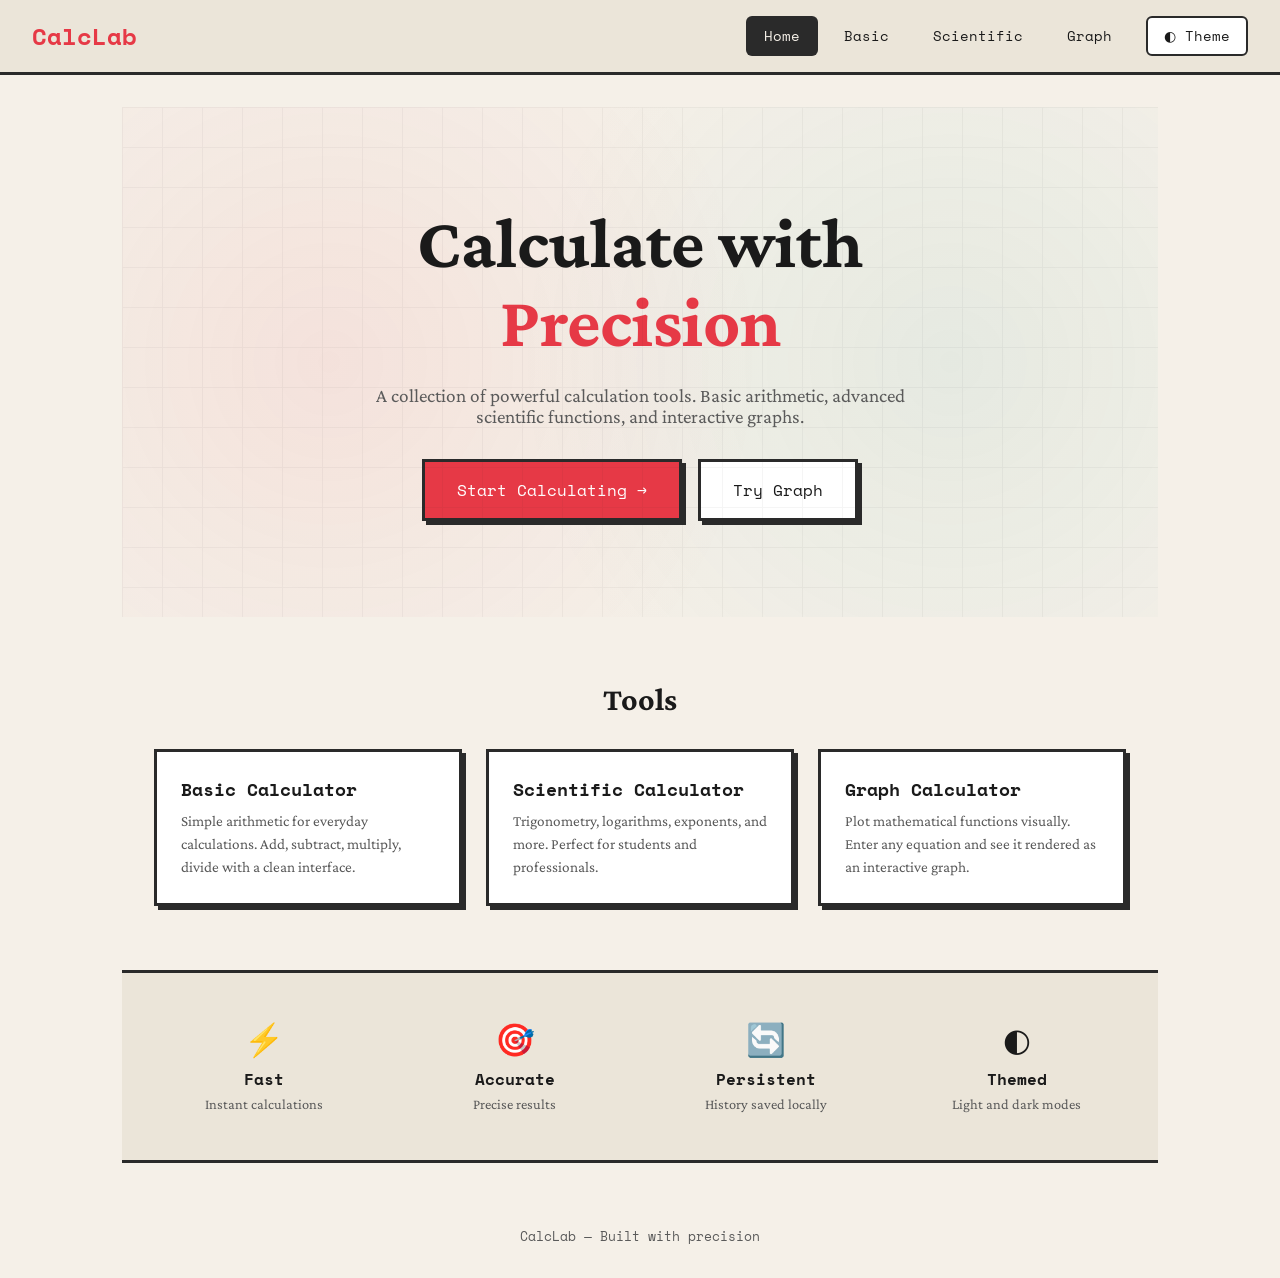
==== index.html @ 76d39829 "fix: graph function and calculator layout" ====
<!DOCTYPE html>
<html lang="en">
<head>
  <meta charset="UTF-8">
  <meta name="viewport" content="width=device-width, initial-scale=1.0">
  <title>CalcLab - Calculators & Tools</title>
  <link rel="preconnect" href="https://fonts.googleapis.com">
  <link rel="preconnect" href="https://fonts.gstatic.com" crossorigin>
  <link href="https://fonts.googleapis.com/css2?family=Space+Mono:wght@400;700&family=Crimson+Pro:wght@400;600;700&display=swap" rel="stylesheet">
  <style>
    :root {
      --bg: #f5f0e8;
      --bg-secondary: #ebe5d9;
      --text: #1a1a1a;
      --text-muted: #5a5a5a;
      --accent: #e63946;
      --accent-secondary: #2a9d8f;
      --border: #2a2a2a;
      --card-bg: #ffffff;
      --shadow: 4px 4px 0 #2a2a2a;
      --shadow-hover: 2px 2px 0 #2a2a2a;
      --mono: 'Space Mono', monospace;
      --serif: 'Crimson Pro', serif;
    }

    [data-theme="dark"] {
      --bg: #1a1a1a;
      --bg-secondary: #252525;
      --text: #f5f0e8;
      --text-muted: #a0a0a0;
      --card-bg: #2a2a2a;
      --shadow: 4px 4px 0 #f5f0e8;
      --shadow-hover: 2px 2px 0 #f5f0e8;
    }

    * { margin: 0; padding: 0; box-sizing: border-box; }

    body {
      background: var(--bg);
      color: var(--text);
      font-family: var(--serif);
      min-height: 100vh;
      transition: background 0.3s, color 0.3s;
    }

    /* Header */
    header {
      background: var(--bg-secondary);
      border-bottom: 3px solid var(--border);
      padding: 1rem 2rem;
      display: flex;
      justify-content: space-between;
      align-items: center;
      position: sticky;
      top: 0;
      z-index: 100;
    }

    .logo {
      font-family: var(--mono);
      font-size: 1.5rem;
      font-weight: 700;
      color: var(--accent);
      text-decoration: none;
    }

    nav {
      display: flex;
      align-items: center;
      gap: 0.5rem;
    }

    nav button {
      font-family: var(--mono);
      font-size: 0.85rem;
      color: var(--text);
      background: transparent;
      border: 2px solid transparent;
      padding: 0.5rem 1rem;
      cursor: pointer;
      border-radius: 6px;
      transition: all 0.2s;
    }

    nav button:hover {
      background: var(--bg);
      border-color: var(--border);
    }

    nav button.active {
      background: var(--border);
      color: var(--bg);
    }

    .theme-btn {
      background: var(--card-bg) !important;
      border: 2px solid var(--border) !important;
      margin-left: 0.5rem;
    }

    /* Hero Section */
    .hero {
      padding: 6rem 2rem;
      text-align: center;
      background: 
        radial-gradient(circle at 20% 50%, rgba(230, 57, 70, 0.08) 0%, transparent 50%),
        radial-gradient(circle at 80% 50%, rgba(42, 157, 143, 0.08) 0%, transparent 50%),
        var(--bg);
      position: relative;
    }

    .hero::before {
      content: '';
      position: absolute;
      inset: 0;
      background-image: linear-gradient(var(--border) 1px, transparent 1px), linear-gradient(90deg, var(--border) 1px, transparent 1px);
      background-size: 40px 40px;
      opacity: 0.04;
      pointer-events: none;
    }

    .hero h1 {
      font-size: clamp(2.5rem, 8vw, 4.5rem);
      font-weight: 700;
      line-height: 1.1;
      margin-bottom: 1.5rem;
    }

    .hero h1 span { color: var(--accent); }

    .hero p {
      font-size: 1.2rem;
      color: var(--text-muted);
      max-width: 550px;
      margin: 0 auto 2rem;
    }

    .cta {
      display: inline-flex;
      gap: 1rem;
      flex-wrap: wrap;
      justify-content: center;
    }

    .cta button {
      font-family: var(--mono);
      font-size: 1rem;
      padding: 1rem 2rem;
      background: var(--accent);
      color: #fff;
      border: 3px solid var(--border);
      box-shadow: var(--shadow);
      cursor: pointer;
      transition: all 0.2s;
    }

    .cta button:hover {
      transform: translate(2px, 2px);
      box-shadow: var(--shadow-hover);
    }

    .cta button.secondary {
      background: var(--card-bg);
      color: var(--text);
    }

    /* Tools Grid */
    .tools {
      padding: 4rem 2rem;
      max-width: 1100px;
      margin: 0 auto;
    }

    .tools h2 {
      font-size: 2rem;
      margin-bottom: 2rem;
      text-align: center;
    }

    .tools-grid {
      display: grid;
      grid-template-columns: repeat(auto-fit, minmax(280px, 1fr));
      gap: 1.5rem;
    }

    .tool-card {
      background: var(--card-bg);
      border: 3px solid var(--border);
      padding: 1.5rem;
      box-shadow: var(--shadow);
      transition: all 0.2s;
      cursor: pointer;
    }

    .tool-card:hover {
      transform: translate(4px, 4px);
      box-shadow: var(--shadow-hover);
    }

    .tool-card h3 {
      font-family: var(--mono);
      font-size: 1.1rem;
      margin-bottom: 0.5rem;
    }

    .tool-card p {
      color: var(--text-muted);
      font-size: 0.95rem;
      line-height: 1.5;
    }

    /* Features */
    .features {
      padding: 3rem 2rem;
      background: var(--bg-secondary);
      border-top: 3px solid var(--border);
      border-bottom: 3px solid var(--border);
    }

    .features-grid {
      max-width: 1000px;
      margin: 0 auto;
      display: grid;
      grid-template-columns: repeat(auto-fit, minmax(200px, 1fr));
      gap: 2rem;
      text-align: center;
    }

    .feature-icon {
      font-size: 2rem;
      margin-bottom: 0.5rem;
    }

    .feature h4 {
      font-family: var(--mono);
      margin-bottom: 0.3rem;
    }

    .feature p {
      color: var(--text-muted);
      font-size: 0.9rem;
    }

    /* Footer */
    footer {
      padding: 2rem;
      text-align: center;
      font-family: var(--mono);
      font-size: 0.8rem;
      color: var(--text-muted);
    }

    /* Pages */
    .page {
      display: none;
      padding: 2rem;
      max-width: 1100px;
      margin: 0 auto;
    }

    .page.active { display: block; }

    .page-header {
      text-align: center;
      margin-bottom: 2rem;
    }

    .page-header h1 {
      font-size: 2rem;
      margin-bottom: 0.3rem;
    }

    .page-header p { color: var(--text-muted); }

    .page-header .mode-toggle {
      display: inline-block;
      background: var(--card-bg);
      border: 2px solid var(--border);
      border-radius: 8px;
      padding: 0.3rem;
      margin-top: 1rem;
    }

    .mode-toggle button {
      font-family: var(--mono);
      font-size: 0.8rem;
      padding: 0.4rem 0.8rem;
      background: transparent;
      border: none;
      cursor: pointer;
      border-radius: 4px;
      color: var(--text-muted);
    }

    .mode-toggle button.active {
      background: var(--border);
      color: var(--bg);
    }

    /* Calculator Container */
    .calculator-container {
      display: flex;
      gap: 1.5rem;
      justify-content: center;
      flex-wrap: wrap;
    }

    .calc-wrapper {
      background: var(--card-bg);
      border: 3px solid var(--border);
      border-radius: 12px;
      padding: 1rem;
      box-shadow: var(--shadow);
    }

    .calc-display {
      background: var(--bg-secondary);
      border: 2px solid var(--border);
      border-radius: 8px;
      padding: 1rem;
      margin-bottom: 1rem;
      text-align: right;
      min-width: 260px;
    }

    .calc-display .expression {
      font-family: var(--mono);
      font-size: 0.8rem;
      color: var(--text-muted);
      min-height: 1.1em;
      word-break: break-all;
    }

    .calc-display .result {
      font-family: var(--mono);
      font-size: 1.8rem;
      font-weight: 700;
      word-break: break-all;
    }

    .calc-buttons.scientific {
      grid-template-columns: repeat(5, 1fr);
      max-width: 320px;
    }

    .calc-buttons {
      display: grid;
      grid-template-columns: repeat(4, 1fr);
      gap: 0.4rem;
      max-width: 320px;
    }

    .calc-btn {
      font-family: var(--mono);
      font-size: 1rem;
      padding: 0.8rem 0.5rem;
      background: var(--bg);
      border: 2px solid var(--border);
      border-radius: 6px;
      cursor: pointer;
      transition: all 0.1s;
    }

    .calc-btn:hover { background: var(--bg-secondary); }
    .calc-btn:active { transform: scale(0.95); }

    .calc-btn.operator { background: var(--text); color: var(--bg); }
    .calc-btn.equals { background: var(--accent-secondary); color: #fff; }
    .calc-btn.clear { background: var(--accent); color: #fff; }
    .calc-btn.func { 
      background: rgba(230, 57, 70, 0.1); 
      color: var(--accent);
      font-size: 0.85rem;
    }

    /* History */
    .history-panel {
      background: var(--card-bg);
      border: 3px solid var(--border);
      border-radius: 12px;
      padding: 1rem;
      width: 240px;
      max-height: 400px;
      overflow-y: auto;
    }

    .history-panel h3 {
      font-family: var(--mono);
      font-size: 0.9rem;
      margin-bottom: 0.75rem;
      padding-bottom: 0.5rem;
      border-bottom: 2px solid var(--border);
      display: flex;
      justify-content: space-between;
      align-items: center;
    }

    .history-panel h3 button {
      font-size: 0.7rem;
      background: none;
      border: none;
      color: var(--text-muted);
      cursor: pointer;
    }

    .history-panel h3 button:hover { color: var(--accent); }

    .history-item {
      padding: 0.5rem;
      border: 2px solid var(--border);
      border-radius: 4px;
      margin-bottom: 0.4rem;
      cursor: pointer;
      background: var(--bg);
    }

    .history-item:hover { background: var(--bg-secondary); }

    .history-item .expr {
      font-family: var(--mono);
      font-size: 0.7rem;
      color: var(--text-muted);
    }

    .history-item .result {
      font-family: var(--mono);
      font-size: 0.95rem;
      font-weight: 700;
    }

    /* Graph */
    .graph-container {
      background: var(--card-bg);
      border: 3px solid var(--border);
      border-radius: 12px;
      padding: 1rem;
      box-shadow: var(--shadow);
    }

    .graph-input {
      display: flex;
      gap: 0.5rem;
      margin-bottom: 1rem;
      flex-wrap: wrap;
    }

    .graph-input input {
      font-family: var(--mono);
      font-size: 0.95rem;
      padding: 0.6rem 0.8rem;
      border: 2px solid var(--border);
      border-radius: 6px;
      flex: 1;
      min-width: 200px;
      background: var(--bg);
      color: var(--text);
    }

    .graph-input button {
      font-family: var(--mono);
      font-size: 0.9rem;
      padding: 0.6rem 1.2rem;
      background: var(--accent);
      color: #fff;
      border: 2px solid var(--border);
      border-radius: 6px;
      cursor: pointer;
    }

#graphCanvas {
      border: 2px solid var(--border);
      border-radius: 8px;
      background: var(--bg-secondary);
      width: 100%;
      max-width: 600px;
      height: 350px;
      display: block;
    }

    /* Graph */
    .graph-container {
      background: var(--card-bg);
      border: 3px solid var(--border);
      border-radius: 12px;
      padding: 1rem;
      box-shadow: var(--shadow);
      max-width: 640px;
    }

    .graph-examples {
      margin-top: 1rem;
      display: flex;
      gap: 0.5rem;
      flex-wrap: wrap;
    }

    .graph-examples span {
      font-size: 0.8rem;
      color: var(--text-muted);
    }

    .graph-examples button {
      font-family: var(--mono);
      font-size: 0.75rem;
      padding: 0.3rem 0.6rem;
      background: var(--bg);
      border: 1px solid var(--border);
      border-radius: 4px;
      cursor: pointer;
      color: var(--text);
    }

    @media (max-width: 768px) {
      header {
        flex-direction: column;
        gap: 1rem;
        padding: 1rem;
      }
      nav { flex-wrap: wrap; justify-content: center; }
      .hero { padding: 3rem 1rem; }
      .calc-display { min-width: 100%; }
      .history-panel { width: 100%; }
    }
  </style>
</head>
<body>
  <header>
    <a href="#" class="logo" onclick="showPage('home')">CalcLab</a>
    <nav>
      <button class="active" onclick="showPage('home')">Home</button>
      <button onclick="showPage('basic')">Basic</button>
      <button onclick="showPage('scientific')">Scientific</button>
      <button onclick="showPage('graph')">Graph</button>
      <button class="theme-btn" onclick="toggleTheme()">◐ Theme</button>
    </nav>
  </header>

  <!-- Home -->
  <div id="home" class="page active">
    <section class="hero">
      <h1>Calculate with<br><span>Precision</span></h1>
      <p>A collection of powerful calculation tools. Basic arithmetic, advanced scientific functions, and interactive graphs.</p>
      <div class="cta">
        <button onclick="showPage('basic')">Start Calculating →</button>
        <button class="secondary" onclick="showPage('graph')">Try Graph</button>
      </div>
    </section>

    <section class="tools">
      <h2>Tools</h2>
      <div class="tools-grid">
        <div class="tool-card" onclick="showPage('basic')">
          <h3>Basic Calculator</h3>
          <p>Simple arithmetic for everyday calculations. Add, subtract, multiply, divide with a clean interface.</p>
        </div>
        <div class="tool-card" onclick="showPage('scientific')">
          <h3>Scientific Calculator</h3>
          <p>Trigonometry, logarithms, exponents, and more. Perfect for students and professionals.</p>
        </div>
        <div class="tool-card" onclick="showPage('graph')">
          <h3>Graph Calculator</h3>
          <p>Plot mathematical functions visually. Enter any equation and see it rendered as an interactive graph.</p>
        </div>
      </div>
    </section>

    <section class="features">
      <div class="features-grid">
        <div class="feature">
          <div class="feature-icon">⚡</div>
          <h4>Fast</h4>
          <p>Instant calculations</p>
        </div>
        <div class="feature">
          <div class="feature-icon">🎯</div>
          <h4>Accurate</h4>
          <p>Precise results</p>
        </div>
        <div class="feature">
          <div class="feature-icon">🔄</div>
          <h4>Persistent</h4>
          <p>History saved locally</p>
        </div>
        <div class="feature">
          <div class="feature-icon">◐</div>
          <h4>Themed</h4>
          <p>Light and dark modes</p>
        </div>
      </div>
    </section>
  </div>

  <!-- Basic Calculator -->
  <div id="basic" class="page">
    <div class="page-header">
      <h1>Basic Calculator</h1>
      <p>Simple arithmetic operations</p>
    </div>
    <div class="calculator-container">
      <div class="calc-wrapper">
        <div class="calc-display">
          <div class="expression" id="basicExpr"></div>
          <div class="result" id="basicResult">0</div>
        </div>
        <div class="calc-buttons">
          <button class="calc-btn clear" onclick="basicCalc.clear()">C</button>
          <button class="calc-btn" onclick="basicCalc.backspace()">⌫</button>
          <button class="calc-btn" onclick="basicCalc.operator('%')">%</button>
          <button class="calc-btn operator" onclick="basicCalc.operator('/')">÷</button>
          <button class="calc-btn" onclick="basicCalc.number('7')">7</button>
          <button class="calc-btn" onclick="basicCalc.number('8')">8</button>
          <button class="calc-btn" onclick="basicCalc.number('9')">9</button>
          <button class="calc-btn operator" onclick="basicCalc.operator('*')">×</button>
          <button class="calc-btn" onclick="basicCalc.number('4')">4</button>
          <button class="calc-btn" onclick="basicCalc.number('5')">5</button>
          <button class="calc-btn" onclick="basicCalc.number('6')">6</button>
          <button class="calc-btn operator" onclick="basicCalc.operator('-')">−</button>
          <button class="calc-btn" onclick="basicCalc.number('1')">1</button>
          <button class="calc-btn" onclick="basicCalc.number('2')">2</button>
          <button class="calc-btn" onclick="basicCalc.number('3')">3</button>
          <button class="calc-btn operator" onclick="basicCalc.operator('+')">+</button>
          <button class="calc-btn" onclick="basicCalc.number('0')">0</button>
          <button class="calc-btn" onclick="basicCalc.decimal()">.</button>
          <button class="calc-btn" onclick="basicCalc.toggleSign()">±</button>
          <button class="calc-btn equals" onclick="basicCalc.equals()">=</button>
        </div>
      </div>
      <div class="history-panel">
        <h3>History <button onclick="basicCalc.clearHistory()">Clear</button></h3>
        <div id="basicHistory"></div>
      </div>
    </div>
  </div>

  <!-- Scientific Calculator -->
  <div id="scientific" class="page">
    <div class="page-header">
      <h1>Scientific Calculator</h1>
      <p>Advanced mathematical functions</p>
      <div class="mode-toggle">
        <button class="active" id="radBtn" onclick="sciCalc.setAngle('RAD')">RAD</button>
        <button id="degBtn" onclick="sciCalc.setAngle('DEG')">DEG</button>
      </div>
    </div>
    <div class="calculator-container">
      <div class="calc-wrapper">
        <div class="calc-display">
          <div class="expression" id="sciExpr"></div>
          <div class="result" id="sciResult">0</div>
        </div>
        <div class="calc-buttons scientific">
          <button class="calc-btn clear" onclick="sciCalc.clear()">C</button>
          <button class="calc-btn" onclick="sciCalc.backspace()">⌫</button>
          <button class="calc-btn func" onclick="sciCalc.input('(')">(</button>
          <button class="calc-btn func" onclick="sciCalc.input(')')">)</button>
          <button class="calc-btn operator" onclick="sciCalc.operator('/')">÷</button>
          
          <button class="calc-btn func" onclick="sciCalc.func('sin')">sin</button>
          <button class="calc-btn func" onclick="sciCalc.func('cos')">cos</button>
          <button class="calc-btn func" onclick="sciCalc.func('tan')">tan</button>
          <button class="calc-btn func" onclick="sciCalc.func('√')">√</button>
          <button class="calc-btn operator" onclick="sciCalc.operator('*')">×</button>
          
          <button class="calc-btn func" onclick="sciCalc.func('log')">log</button>
          <button class="calc-btn func" onclick="sciCalc.func('ln')">ln</button>
          <button class="calc-btn func" onclick="sciCalc.func('^')">xⁿ</button>
          <button class="calc-btn func" onclick="sciCalc.func('π')">π</button>
          <button class="calc-btn operator" onclick="sciCalc.operator('-')">−</button>
          
          <button class="calc-btn" onclick="sciCalc.number('7')">7</button>
          <button class="calc-btn" onclick="sciCalc.number('8')">8</button>
          <button class="calc-btn" onclick="sciCalc.number('9')">9</button>
          <button class="calc-btn func" onclick="sciCalc.func('e')">e</button>
          <button class="calc-btn operator" onclick="sciCalc.operator('+')">+</button>
          
          <button class="calc-btn" onclick="sciCalc.number('4')">4</button>
          <button class="calc-btn" onclick="sciCalc.number('5')">5</button>
          <button class="calc-btn" onclick="sciCalc.number('6')">6</button>
          <button class="calc-btn func" onclick="sciCalc.func('!')">n!</button>
          <button class="calc-btn equals" onclick="sciCalc.equals()">=</button>
          
          <button class="calc-btn" onclick="sciCalc.number('1')">1</button>
          <button class="calc-btn" onclick="sciCalc.number('2')">2</button>
          <button class="calc-btn" onclick="sciCalc.number('3')">3</button>
          <button class="calc-btn" onclick="sciCalc.number('0')">0</button>
          <button class="calc-btn" onclick="sciCalc.decimal()">.</button>
        </div>
      </div>
      <div class="history-panel">
        <h3>History <button onclick="sciCalc.clearHistory()">Clear</button></h3>
        <div id="sciHistory"></div>
      </div>
    </div>
  </div>

  <!-- Graph Calculator -->
  <div id="graph" class="page">
    <div class="page-header">
      <h1>Graph Calculator</h1>
      <p>Plot mathematical functions</p>
    </div>
    <div class="calculator-container" style="justify-content: center;">
      <div class="graph-container">
        <div class="graph-input">
          <input type="text" id="graphFunction" placeholder="e.g., sin(x), x^2, 2*x+1" value="sin(x)">
          <button onclick="drawGraph()">Plot</button>
        </div>
        <canvas id="graphCanvas" width="700" height="400"></canvas>
        <div class="graph-examples">
          <span>Try:</span>
          <button onclick="setGraph('x*x')">x²</button>
          <button onclick="setGraph('x*x*x')">x³</button>
          <button onclick="setGraph('Math.sin(x)')">sin(x)</button>
          <button onclick="setGraph('Math.cos(x)')">cos(x)</button>
          <button onclick="setGraph('2*x+1')">2x+1</button>
          <button onclick="setGraph('1/x')">1/x</button>
          <button onclick="setGraph('Math.sqrt(x)')">√x</button>
          <button onclick="setGraph('Math.abs(x)')">|x|</button>
        </div>
      </div>
    </div>
  </div>

  <footer>
    <p>CalcLab — Built with precision</p>
  </footer>

  <script>
    // Theme
    function toggleTheme() {
      const html = document.documentElement;
      if (html.getAttribute('data-theme') === 'dark') {
        html.removeAttribute('data-theme');
        localStorage.setItem('theme', 'light');
      } else {
        html.setAttribute('data-theme', 'dark');
        localStorage.setItem('theme', 'dark');
      }
      drawGraph();
    }

    if (localStorage.getItem('theme') === 'dark') {
      document.documentElement.setAttribute('data-theme', 'dark');
    }

    // Navigation
    function showPage(pageId) {
      document.querySelectorAll('.page').forEach(p => p.classList.remove('active'));
      document.querySelectorAll('nav button').forEach(b => b.classList.remove('active'));
      document.getElementById(pageId).classList.add('active');
      
      const btns = document.querySelectorAll('nav button');
      if (pageId === 'home') btns[0].classList.add('active');
      else if (pageId === 'basic') btns[1].classList.add('active');
      else if (pageId === 'scientific') btns[2].classList.add('active');
      else if (pageId === 'graph') {
        btns[3].classList.add('active');
        drawGraph();
      }
      window.scrollTo(0, 0);
    }

    // Basic Calculator
    const basicCalc = {
      current: '0',
      expr: '',
      
      update() {
        document.getElementById('basicResult').textContent = this.current;
        document.getElementById('basicExpr').textContent = this.expr;
      },
      
      number(n) {
        if (this.current === '0' || this.current === 'Error') this.current = n;
        else if (this.current.length < 15) this.current += n;
        this.update();
      },
      
      decimal() {
        if (!this.current.includes('.')) this.current += '.';
        this.update();
      },
      
      operator(op) {
        this.expr += this.current + ' ' + op + ' ';
        this.current = '0';
        this.update();
      },
      
      clear() {
        this.current = '0';
        this.expr = '';
        this.update();
      },
      
      backspace() {
        if (this.current.length === 1 || this.current === 'Error') this.current = '0';
        else this.current = this.current.slice(0, -1);
        this.update();
      },
      
      toggleSign() {
        if (this.current !== '0' && this.current !== 'Error') {
          this.current = this.current.startsWith('-') ? this.current.slice(1) : '-' + this.current;
        }
        this.update();
      },
      
      equals() {
        try {
          const fullExpr = this.expr + this.current;
          const result = Function('"use strict";return (' + fullExpr.replace(/×/g, '*').replace(/÷/g, '/').replace(/−/g, '-') + ')')();
          if (!isFinite(result)) throw new Error();
          this.addHistory(fullExpr, result);
          this.current = String(Math.round(result * 1e10) / 1e10);
          this.expr = '';
        } catch (e) {
          this.current = 'Error';
        }
        this.update();
      },
      
      addHistory(expr, result) {
        const hist = JSON.parse(localStorage.getItem('basicHistory') || '[]');
        hist.unshift({ expr, result: String(result), time: Date.now() });
        if (hist.length > 20) hist.pop();
        localStorage.setItem('basicHistory', JSON.stringify(hist));
        renderHistory('basicHistory', hist);
      },
      
      clearHistory() {
        localStorage.removeItem('basicHistory');
        renderHistory('basicHistory', []);
      }
    };

    // Scientific Calculator
    const sciCalc = {
      current: '0',
      expr: '',
      angle: 'RAD',
      
      update() {
        document.getElementById('sciResult').textContent = this.current;
        document.getElementById('sciExpr').textContent = this.expr;
      },
      
      number(n) {
        if (this.current === '0' || this.current === 'Error') this.current = n;
        else if (this.current.length < 15) this.current += n;
        this.update();
      },
      
      decimal() {
        if (!this.current.includes('.')) this.current += '.';
        this.update();
      },
      
      input(val) {
        if (this.current === '0' || this.current === 'Error') this.current = val;
        else this.current += val;
        this.update();
      },
      
      operator(op) {
        this.expr += this.current + ' ' + op + ' ';
        this.current = '0';
        this.update();
      },
      
      setAngle(mode) {
        this.angle = mode;
        document.getElementById('radBtn').classList.toggle('active', mode === 'RAD');
        document.getElementById('degBtn').classList.toggle('active', mode === 'DEG');
      },
      
      func(f) {
        const val = parseFloat(this.current);
        try {
          let result;
          switch(f) {
            case 'π': result = Math.PI; break;
            case 'e': result = Math.E; break;
            case '√': result = Math.sqrt(Math.abs(val)); break;
            case '^': this.expr += this.current + ' ** '; this.current = ''; this.update(); return;
            case '!': 
              result = val >= 0 && Number.isInteger(val) ? (val > 170 ? 'Overflow' : factorial(val)) : 'Error';
              break;
            case 'log': result = val > 0 ? Math.log10(val) : 'Error'; break;
            case 'ln': result = val > 0 ? Math.log(val) : 'Error'; break;
            case 'sin': result = this.angle === 'DEG' ? Math.sin(val * Math.PI / 180) : Math.sin(val); break;
            case 'cos': result = this.angle === 'DEG' ? Math.cos(val * Math.PI / 180) : Math.cos(val); break;
            case 'tan': result = this.angle === 'DEG' ? Math.tan(val * Math.PI / 180) : Math.tan(val); break;
            default: return;
          }
          this.current = String(result);
        } catch (e) {
          this.current = 'Error';
        }
        this.update();
      },
      
      clear() {
        this.current = '0';
        this.expr = '';
        this.update();
      },
      
      backspace() {
        if (this.current.length === 1 || this.current === 'Error') this.current = '0';
        else this.current = this.current.slice(0, -1);
        this.update();
      },
      
      equals() {
        try {
          let fullExpr = this.expr + this.current;
          fullExpr = fullExpr.replace(/×/g, '*').replace(/÷/g, '/').replace(/−/g, '-')
            .replace(/π/g, Math.PI).replace(/e/g, Math.E);
          
          const result = Function('"use strict";return (' + fullExpr + ')')();
          if (!isFinite(result)) throw new Error();
          
          this.addHistory(this.expr + this.current, result);
          this.current = String(Math.round(result * 1e10) / 1e10);
          this.expr = '';
        } catch (e) {
          this.current = 'Error';
        }
        this.update();
      },
      
      addHistory(expr, result) {
        const hist = JSON.parse(localStorage.getItem('sciHistory') || '[]');
        hist.unshift({ expr, result: String(result), time: Date.now() });
        if (hist.length > 20) hist.pop();
        localStorage.setItem('sciHistory', JSON.stringify(hist));
        renderHistory('sciHistory', hist);
      },
      
      clearHistory() {
        localStorage.removeItem('sciHistory');
        renderHistory('sciHistory', []);
      }
    };

    function factorial(n) {
      if (n === 0 || n === 1) return 1;
      let result = 1;
      for (let i = 2; i <= n; i++) result *= i;
      return result;
    }

    function renderHistory(id, hist) {
      const el = document.getElementById(id);
      if (!el) return;
      if (hist.length === 0) {
        el.innerHTML = '<div style="color: var(--text-muted); font-size: 0.8rem;">No calculations yet</div>';
        return;
      }
      el.innerHTML = hist.slice(0, 10).map(item => `
        <div class="history-item" onclick="recallHistory('${item.result}')">
          <div class="expr">${item.expr}</div>
          <div class="result">= ${item.result}</div>
        </div>
      `).join('');
    }

    function recallHistory(val) {
      basicCalc.current = val;
      sciCalc.current = val;
      basicCalc.update();
      sciCalc.update();
      showPage('basic');
    }

    // Graph
    function setGraph(expr) {
      document.getElementById('graphFunction').value = expr;
      drawGraph();
    }

    function drawGraph() {
      const canvas = document.getElementById('graphCanvas');
      if (!canvas) return;
      const ctx = canvas.getContext('2d');
      const input = document.getElementById('graphFunction');
      if (!input) return;
      const expr = input.value || 'sin(x)';
      
      const isDark = document.documentElement.getAttribute('data-theme') === 'dark';
      const bg = isDark ? '#252525' : '#ebe5d9';
      const fg = isDark ? '#f5f0e8' : '#1a1a1a';
      const accent = '#e63946';
      const gridCol = isDark ? '#3a3a3a' : '#d0cbc0';
      
      canvas.width = 600;
      canvas.height = 350;
      
      ctx.fillStyle = bg;
      ctx.fillRect(0, 0, canvas.width, canvas.height);
      
      const w = canvas.width;
      const h = canvas.height;
      const scale = 30;
      const centerX = w / 2;
      const centerY = h / 2;
      
      ctx.strokeStyle = gridCol;
      ctx.lineWidth = 1;
      for (let x = centerX % scale; x < w; x += scale) { ctx.beginPath(); ctx.moveTo(x, 0); ctx.lineTo(x, h); ctx.stroke(); }
      for (let y = centerY % scale; y < h; y += scale) { ctx.beginPath(); ctx.moveTo(0, y); ctx.lineTo(w, y); ctx.stroke(); }
      
      ctx.strokeStyle = fg;
      ctx.lineWidth = 2;
      ctx.beginPath();
      ctx.moveTo(0, centerY); ctx.lineTo(w, centerY);
      ctx.moveTo(centerX, 0); ctx.lineTo(centerX, h);
      ctx.stroke();
      
      try {
        const safeExpr = expr
          .replace(/sin/g, 'Math.sin')
          .replace(/cos/g, 'Math.cos')
          .replace(/tan/g, 'Math.tan')
          .replace(/sqrt/g, 'Math.sqrt')
          .replace(/log/g, 'Math.log10')
          .replace(/ln/g, 'Math.log')
          .replace(/abs/g, 'Math.abs')
          .replace(/exp/g, 'Math.exp')
          .replace(/pow/g, 'Math.pow')
          .replace(/PI/g, 'Math.PI')
          .replace(/E/g, 'Math.E');
        
        const func = new Function('x', 'return ' + safeExpr);
        
        ctx.strokeStyle = accent;
        ctx.lineWidth = 2;
        ctx.beginPath();
        
        let started = false;
        for (let px = 0; px < w; px++) {
          const x = (px - centerX) / scale;
          let y;
          try { y = func(x); } catch (e) { started = false; continue; }
          
          if (isFinite(y) && Math.abs(y) < 50) {
            const py = centerY - y * scale;
            if (py >= -10 && py <= h + 10) {
              if (!started) { ctx.moveTo(px, py); started = true; }
              else ctx.lineTo(px, py);
            } else { started = false; }
          } else { started = false; }
        }
        ctx.stroke();
      } catch (e) {
        ctx.fillStyle = accent;
        ctx.font = '14px monospace';
        ctx.fillText('Invalid: ' + expr, 10, 25);
      }
    }

    // Init
    renderHistory('basicHistory', JSON.parse(localStorage.getItem('basicHistory') || '[]'));
    renderHistory('sciHistory', JSON.parse(localStorage.getItem('sciHistory') || '[]'));

    // Keyboard
    document.addEventListener('keydown', (e) => {
      const activePage = document.querySelector('.page.active').id;
      if (activePage === 'basic') {
        if (e.key >= '0' && e.key <= '9') basicCalc.number(e.key);
        if (e.key === '.') basicCalc.decimal();
        if (e.key === '+' || e.key === '-' || e.key === '*' || e.key === '/') basicCalc.operator(e.key);
        if (e.key === 'Enter' || e.key === '=') basicCalc.equals();
        if (e.key === 'Escape') basicCalc.clear();
        if (e.key === 'Backspace') basicCalc.backspace();
      } else if (activePage === 'scientific') {
        if (e.key >= '0' && e.key <= '9') sciCalc.number(e.key);
        if (e.key === '.') sciCalc.decimal();
        if (e.key === '+' || e.key === '-' || e.key === '*' || e.key === '/') sciCalc.operator(e.key);
        if (e.key === 'Enter' || e.key === '=') sciCalc.equals();
        if (e.key === 'Escape') sciCalc.clear();
        if (e.key === 'Backspace') sciCalc.backspace();
      }
    });
  </script>
</body>
</html>
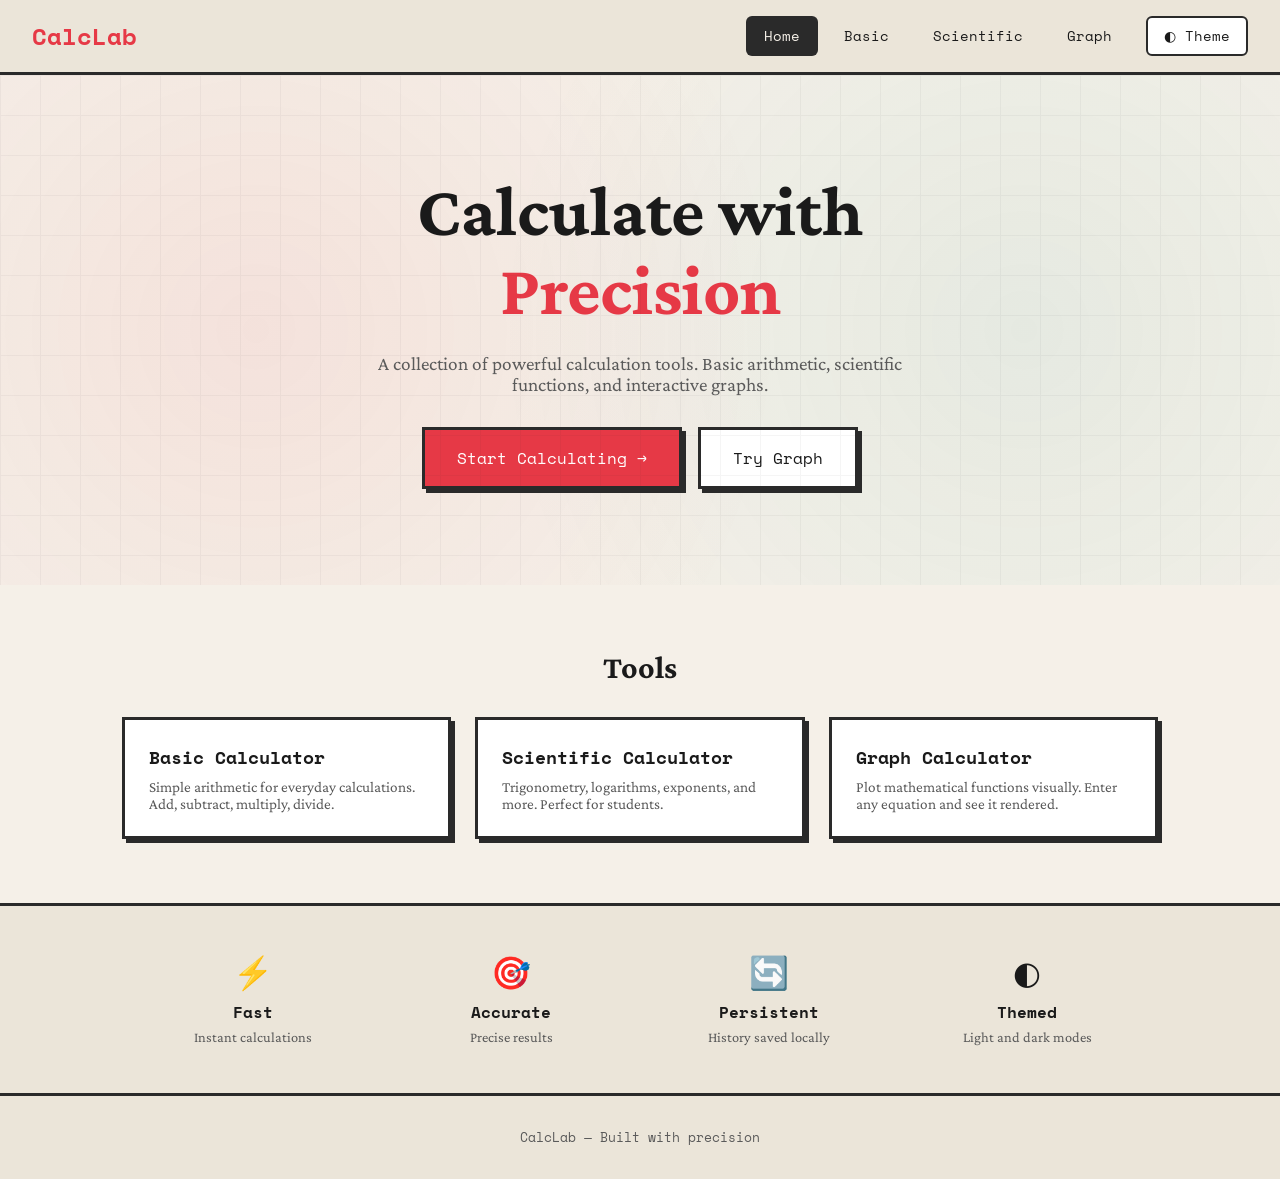
==== commit 79706273: "refactor: convert to multi-page website" ====
--- a/index.html
+++ b/index.html
@@ -7,98 +7,8 @@
   <link rel="preconnect" href="https://fonts.googleapis.com">
   <link rel="preconnect" href="https://fonts.gstatic.com" crossorigin>
   <link href="https://fonts.googleapis.com/css2?family=Space+Mono:wght@400;700&family=Crimson+Pro:wght@400;600;700&display=swap" rel="stylesheet">
+  <link rel="stylesheet" href="styles.css">
   <style>
-    :root {
-      --bg: #f5f0e8;
-      --bg-secondary: #ebe5d9;
-      --text: #1a1a1a;
-      --text-muted: #5a5a5a;
-      --accent: #e63946;
-      --accent-secondary: #2a9d8f;
-      --border: #2a2a2a;
-      --card-bg: #ffffff;
-      --shadow: 4px 4px 0 #2a2a2a;
-      --shadow-hover: 2px 2px 0 #2a2a2a;
-      --mono: 'Space Mono', monospace;
-      --serif: 'Crimson Pro', serif;
-    }
-
-    [data-theme="dark"] {
-      --bg: #1a1a1a;
-      --bg-secondary: #252525;
-      --text: #f5f0e8;
-      --text-muted: #a0a0a0;
-      --card-bg: #2a2a2a;
-      --shadow: 4px 4px 0 #f5f0e8;
-      --shadow-hover: 2px 2px 0 #f5f0e8;
-    }
-
-    * { margin: 0; padding: 0; box-sizing: border-box; }
-
-    body {
-      background: var(--bg);
-      color: var(--text);
-      font-family: var(--serif);
-      min-height: 100vh;
-      transition: background 0.3s, color 0.3s;
-    }
-
-    /* Header */
-    header {
-      background: var(--bg-secondary);
-      border-bottom: 3px solid var(--border);
-      padding: 1rem 2rem;
-      display: flex;
-      justify-content: space-between;
-      align-items: center;
-      position: sticky;
-      top: 0;
-      z-index: 100;
-    }
-
-    .logo {
-      font-family: var(--mono);
-      font-size: 1.5rem;
-      font-weight: 700;
-      color: var(--accent);
-      text-decoration: none;
-    }
-
-    nav {
-      display: flex;
-      align-items: center;
-      gap: 0.5rem;
-    }
-
-    nav button {
-      font-family: var(--mono);
-      font-size: 0.85rem;
-      color: var(--text);
-      background: transparent;
-      border: 2px solid transparent;
-      padding: 0.5rem 1rem;
-      cursor: pointer;
-      border-radius: 6px;
-      transition: all 0.2s;
-    }
-
-    nav button:hover {
-      background: var(--bg);
-      border-color: var(--border);
-    }
-
-    nav button.active {
-      background: var(--border);
-      color: var(--bg);
-    }
-
-    .theme-btn {
-      background: var(--card-bg) !important;
-      border: 2px solid var(--border) !important;
-      margin-left: 0.5rem;
-    }
-
-    /* Hero Section */
     .hero {
       padding: 6rem 2rem;
       text-align: center;
@@ -108,7 +18,6 @@
         var(--bg);
       position: relative;
     }
-
     .hero::before {
       content: '';
       position: absolute;
@@ -118,31 +27,26 @@
       opacity: 0.04;
       pointer-events: none;
     }
-
     .hero h1 {
       font-size: clamp(2.5rem, 8vw, 4.5rem);
       font-weight: 700;
       line-height: 1.1;
       margin-bottom: 1.5rem;
     }
-
     .hero h1 span { color: var(--accent); }
-
     .hero p {
       font-size: 1.2rem;
       color: var(--text-muted);
       max-width: 550px;
       margin: 0 auto 2rem;
     }
-
     .cta {
       display: inline-flex;
       gap: 1rem;
       flex-wrap: wrap;
       justify-content: center;
     }
-
-    .cta button {
+    .cta a, .cta button {
       font-family: var(--mono);
       font-size: 1rem;
       padding: 1rem 2rem;
@@ -151,38 +55,32 @@
       border: 3px solid var(--border);
       box-shadow: var(--shadow);
       cursor: pointer;
+      text-decoration: none;
       transition: all 0.2s;
     }
-
-    .cta button:hover {
+    .cta a:hover, .cta button:hover {
       transform: translate(2px, 2px);
       box-shadow: var(--shadow-hover);
     }
-
-    .cta button.secondary {
+    .cta .secondary {
       background: var(--card-bg);
       color: var(--text);
     }
-
-    /* Tools Grid */
     .tools {
       padding: 4rem 2rem;
       max-width: 1100px;
       margin: 0 auto;
     }
-
     .tools h2 {
       font-size: 2rem;
       margin-bottom: 2rem;
       text-align: center;
     }
-
     .tools-grid {
       display: grid;
       grid-template-columns: repeat(auto-fit, minmax(280px, 1fr));
       gap: 1.5rem;
     }
-
     .tool-card {
       background: var(--card-bg);
       border: 3px solid var(--border);
@@ -190,33 +88,28 @@
       box-shadow: var(--shadow);
       transition: all 0.2s;
       cursor: pointer;
-    }
-
+      text-decoration: none;
+      color: inherit;
+    }
     .tool-card:hover {
       transform: translate(4px, 4px);
       box-shadow: var(--shadow-hover);
     }
-
     .tool-card h3 {
       font-family: var(--mono);
       font-size: 1.1rem;
       margin-bottom: 0.5rem;
     }
-
     .tool-card p {
       color: var(--text-muted);
       font-size: 0.95rem;
-      line-height: 1.5;
-    }
-
-    /* Features */
+    }
     .features {
       padding: 3rem 2rem;
       background: var(--bg-secondary);
       border-top: 3px solid var(--border);
       border-bottom: 3px solid var(--border);
     }
-
     .features-grid {
       max-width: 1000px;
       margin: 0 auto;
@@ -225,342 +118,60 @@
       gap: 2rem;
       text-align: center;
     }
-
     .feature-icon {
       font-size: 2rem;
       margin-bottom: 0.5rem;
     }
-
     .feature h4 {
       font-family: var(--mono);
       margin-bottom: 0.3rem;
     }
-
     .feature p {
       color: var(--text-muted);
       font-size: 0.9rem;
     }
-
-    /* Footer */
-    footer {
-      padding: 2rem;
-      text-align: center;
-      font-family: var(--mono);
-      font-size: 0.8rem;
-      color: var(--text-muted);
-    }
-
-    /* Pages */
-    .page {
-      display: none;
-      padding: 2rem;
-      max-width: 1100px;
-      margin: 0 auto;
-    }
-
-    .page.active { display: block; }
-
-    .page-header {
-      text-align: center;
-      margin-bottom: 2rem;
-    }
-
-    .page-header h1 {
-      font-size: 2rem;
-      margin-bottom: 0.3rem;
-    }
-
-    .page-header p { color: var(--text-muted); }
-
-    .page-header .mode-toggle {
-      display: inline-block;
-      background: var(--card-bg);
-      border: 2px solid var(--border);
-      border-radius: 8px;
-      padding: 0.3rem;
-      margin-top: 1rem;
-    }
-
-    .mode-toggle button {
-      font-family: var(--mono);
-      font-size: 0.8rem;
-      padding: 0.4rem 0.8rem;
-      background: transparent;
-      border: none;
-      cursor: pointer;
-      border-radius: 4px;
-      color: var(--text-muted);
-    }
-
-    .mode-toggle button.active {
-      background: var(--border);
-      color: var(--bg);
-    }
-
-    /* Calculator Container */
-    .calculator-container {
-      display: flex;
-      gap: 1.5rem;
-      justify-content: center;
-      flex-wrap: wrap;
-    }
-
-    .calc-wrapper {
-      background: var(--card-bg);
-      border: 3px solid var(--border);
-      border-radius: 12px;
-      padding: 1rem;
-      box-shadow: var(--shadow);
-    }
-
-    .calc-display {
-      background: var(--bg-secondary);
-      border: 2px solid var(--border);
-      border-radius: 8px;
-      padding: 1rem;
-      margin-bottom: 1rem;
-      text-align: right;
-      min-width: 260px;
-    }
-
-    .calc-display .expression {
-      font-family: var(--mono);
-      font-size: 0.8rem;
-      color: var(--text-muted);
-      min-height: 1.1em;
-      word-break: break-all;
-    }
-
-    .calc-display .result {
-      font-family: var(--mono);
-      font-size: 1.8rem;
-      font-weight: 700;
-      word-break: break-all;
-    }
-
-    .calc-buttons.scientific {
-      grid-template-columns: repeat(5, 1fr);
-      max-width: 320px;
-    }
-
-    .calc-buttons {
-      display: grid;
-      grid-template-columns: repeat(4, 1fr);
-      gap: 0.4rem;
-      max-width: 320px;
-    }
-
-    .calc-btn {
-      font-family: var(--mono);
-      font-size: 1rem;
-      padding: 0.8rem 0.5rem;
-      background: var(--bg);
-      border: 2px solid var(--border);
-      border-radius: 6px;
-      cursor: pointer;
-      transition: all 0.1s;
-    }
-
-    .calc-btn:hover { background: var(--bg-secondary); }
-    .calc-btn:active { transform: scale(0.95); }
-
-    .calc-btn.operator { background: var(--text); color: var(--bg); }
-    .calc-btn.equals { background: var(--accent-secondary); color: #fff; }
-    .calc-btn.clear { background: var(--accent); color: #fff; }
-    .calc-btn.func { 
-      background: rgba(230, 57, 70, 0.1); 
-      color: var(--accent);
-      font-size: 0.85rem;
-    }
-
-    /* History */
-    .history-panel {
-      background: var(--card-bg);
-      border: 3px solid var(--border);
-      border-radius: 12px;
-      padding: 1rem;
-      width: 240px;
-      max-height: 400px;
-      overflow-y: auto;
-    }
-
-    .history-panel h3 {
-      font-family: var(--mono);
-      font-size: 0.9rem;
-      margin-bottom: 0.75rem;
-      padding-bottom: 0.5rem;
-      border-bottom: 2px solid var(--border);
-      display: flex;
-      justify-content: space-between;
-      align-items: center;
-    }
-
-    .history-panel h3 button {
-      font-size: 0.7rem;
-      background: none;
-      border: none;
-      color: var(--text-muted);
-      cursor: pointer;
-    }
-
-    .history-panel h3 button:hover { color: var(--accent); }
-
-    .history-item {
-      padding: 0.5rem;
-      border: 2px solid var(--border);
-      border-radius: 4px;
-      margin-bottom: 0.4rem;
-      cursor: pointer;
-      background: var(--bg);
-    }
-
-    .history-item:hover { background: var(--bg-secondary); }
-
-    .history-item .expr {
-      font-family: var(--mono);
-      font-size: 0.7rem;
-      color: var(--text-muted);
-    }
-
-    .history-item .result {
-      font-family: var(--mono);
-      font-size: 0.95rem;
-      font-weight: 700;
-    }
-
-    /* Graph */
-    .graph-container {
-      background: var(--card-bg);
-      border: 3px solid var(--border);
-      border-radius: 12px;
-      padding: 1rem;
-      box-shadow: var(--shadow);
-    }
-
-    .graph-input {
-      display: flex;
-      gap: 0.5rem;
-      margin-bottom: 1rem;
-      flex-wrap: wrap;
-    }
-
-    .graph-input input {
-      font-family: var(--mono);
-      font-size: 0.95rem;
-      padding: 0.6rem 0.8rem;
-      border: 2px solid var(--border);
-      border-radius: 6px;
-      flex: 1;
-      min-width: 200px;
-      background: var(--bg);
-      color: var(--text);
-    }
-
-    .graph-input button {
-      font-family: var(--mono);
-      font-size: 0.9rem;
-      padding: 0.6rem 1.2rem;
-      background: var(--accent);
-      color: #fff;
-      border: 2px solid var(--border);
-      border-radius: 6px;
-      cursor: pointer;
-    }
-
-#graphCanvas {
-      border: 2px solid var(--border);
-      border-radius: 8px;
-      background: var(--bg-secondary);
-      width: 100%;
-      max-width: 600px;
-      height: 350px;
-      display: block;
-    }
-
-    /* Graph */
-    .graph-container {
-      background: var(--card-bg);
-      border: 3px solid var(--border);
-      border-radius: 12px;
-      padding: 1rem;
-      box-shadow: var(--shadow);
-      max-width: 640px;
-    }
-
-    .graph-examples {
-      margin-top: 1rem;
-      display: flex;
-      gap: 0.5rem;
-      flex-wrap: wrap;
-    }
-
-    .graph-examples span {
-      font-size: 0.8rem;
-      color: var(--text-muted);
-    }
-
-    .graph-examples button {
-      font-family: var(--mono);
-      font-size: 0.75rem;
-      padding: 0.3rem 0.6rem;
-      background: var(--bg);
-      border: 1px solid var(--border);
-      border-radius: 4px;
-      cursor: pointer;
-      color: var(--text);
-    }
-
     @media (max-width: 768px) {
-      header {
-        flex-direction: column;
-        gap: 1rem;
-        padding: 1rem;
-      }
-      nav { flex-wrap: wrap; justify-content: center; }
       .hero { padding: 3rem 1rem; }
-      .calc-display { min-width: 100%; }
-      .history-panel { width: 100%; }
     }
   </style>
 </head>
 <body>
   <header>
-    <a href="#" class="logo" onclick="showPage('home')">CalcLab</a>
+    <a href="index.html" class="logo">CalcLab</a>
     <nav>
-      <button class="active" onclick="showPage('home')">Home</button>
-      <button onclick="showPage('basic')">Basic</button>
-      <button onclick="showPage('scientific')">Scientific</button>
-      <button onclick="showPage('graph')">Graph</button>
+      <a href="index.html" class="active">Home</a>
+      <a href="basic.html">Basic</a>
+      <a href="scientific.html">Scientific</a>
+      <a href="graph.html">Graph</a>
       <button class="theme-btn" onclick="toggleTheme()">◐ Theme</button>
     </nav>
   </header>
 
-  <!-- Home -->
-  <div id="home" class="page active">
+  <main>
     <section class="hero">
       <h1>Calculate with<br><span>Precision</span></h1>
-      <p>A collection of powerful calculation tools. Basic arithmetic, advanced scientific functions, and interactive graphs.</p>
+      <p>A collection of powerful calculation tools. Basic arithmetic, scientific functions, and interactive graphs.</p>
       <div class="cta">
-        <button onclick="showPage('basic')">Start Calculating →</button>
-        <button class="secondary" onclick="showPage('graph')">Try Graph</button>
+        <a href="basic.html">Start Calculating →</a>
+        <a href="graph.html" class="secondary">Try Graph</a>
       </div>
     </section>
 
     <section class="tools">
       <h2>Tools</h2>
       <div class="tools-grid">
-        <div class="tool-card" onclick="showPage('basic')">
+        <a href="basic.html" class="tool-card">
           <h3>Basic Calculator</h3>
-          <p>Simple arithmetic for everyday calculations. Add, subtract, multiply, divide with a clean interface.</p>
-        </div>
-        <div class="tool-card" onclick="showPage('scientific')">
+          <p>Simple arithmetic for everyday calculations. Add, subtract, multiply, divide.</p>
+        </a>
+        <a href="scientific.html" class="tool-card">
           <h3>Scientific Calculator</h3>
-          <p>Trigonometry, logarithms, exponents, and more. Perfect for students and professionals.</p>
-        </div>
-        <div class="tool-card" onclick="showPage('graph')">
+          <p>Trigonometry, logarithms, exponents, and more. Perfect for students.</p>
+        </a>
+        <a href="graph.html" class="tool-card">
           <h3>Graph Calculator</h3>
-          <p>Plot mathematical functions visually. Enter any equation and see it rendered as an interactive graph.</p>
-        </div>
+          <p>Plot mathematical functions visually. Enter any equation and see it rendered.</p>
+        </a>
       </div>
     </section>
 
@@ -588,145 +199,13 @@
         </div>
       </div>
     </section>
-  </div>
-
-  <!-- Basic Calculator -->
-  <div id="basic" class="page">
-    <div class="page-header">
-      <h1>Basic Calculator</h1>
-      <p>Simple arithmetic operations</p>
-    </div>
-    <div class="calculator-container">
-      <div class="calc-wrapper">
-        <div class="calc-display">
-          <div class="expression" id="basicExpr"></div>
-          <div class="result" id="basicResult">0</div>
-        </div>
-        <div class="calc-buttons">
-          <button class="calc-btn clear" onclick="basicCalc.clear()">C</button>
-          <button class="calc-btn" onclick="basicCalc.backspace()">⌫</button>
-          <button class="calc-btn" onclick="basicCalc.operator('%')">%</button>
-          <button class="calc-btn operator" onclick="basicCalc.operator('/')">÷</button>
-          <button class="calc-btn" onclick="basicCalc.number('7')">7</button>
-          <button class="calc-btn" onclick="basicCalc.number('8')">8</button>
-          <button class="calc-btn" onclick="basicCalc.number('9')">9</button>
-          <button class="calc-btn operator" onclick="basicCalc.operator('*')">×</button>
-          <button class="calc-btn" onclick="basicCalc.number('4')">4</button>
-          <button class="calc-btn" onclick="basicCalc.number('5')">5</button>
-          <button class="calc-btn" onclick="basicCalc.number('6')">6</button>
-          <button class="calc-btn operator" onclick="basicCalc.operator('-')">−</button>
-          <button class="calc-btn" onclick="basicCalc.number('1')">1</button>
-          <button class="calc-btn" onclick="basicCalc.number('2')">2</button>
-          <button class="calc-btn" onclick="basicCalc.number('3')">3</button>
-          <button class="calc-btn operator" onclick="basicCalc.operator('+')">+</button>
-          <button class="calc-btn" onclick="basicCalc.number('0')">0</button>
-          <button class="calc-btn" onclick="basicCalc.decimal()">.</button>
-          <button class="calc-btn" onclick="basicCalc.toggleSign()">±</button>
-          <button class="calc-btn equals" onclick="basicCalc.equals()">=</button>
-        </div>
-      </div>
-      <div class="history-panel">
-        <h3>History <button onclick="basicCalc.clearHistory()">Clear</button></h3>
-        <div id="basicHistory"></div>
-      </div>
-    </div>
-  </div>
-
-  <!-- Scientific Calculator -->
-  <div id="scientific" class="page">
-    <div class="page-header">
-      <h1>Scientific Calculator</h1>
-      <p>Advanced mathematical functions</p>
-      <div class="mode-toggle">
-        <button class="active" id="radBtn" onclick="sciCalc.setAngle('RAD')">RAD</button>
-        <button id="degBtn" onclick="sciCalc.setAngle('DEG')">DEG</button>
-      </div>
-    </div>
-    <div class="calculator-container">
-      <div class="calc-wrapper">
-        <div class="calc-display">
-          <div class="expression" id="sciExpr"></div>
-          <div class="result" id="sciResult">0</div>
-        </div>
-        <div class="calc-buttons scientific">
-          <button class="calc-btn clear" onclick="sciCalc.clear()">C</button>
-          <button class="calc-btn" onclick="sciCalc.backspace()">⌫</button>
-          <button class="calc-btn func" onclick="sciCalc.input('(')">(</button>
-          <button class="calc-btn func" onclick="sciCalc.input(')')">)</button>
-          <button class="calc-btn operator" onclick="sciCalc.operator('/')">÷</button>
-          
-          <button class="calc-btn func" onclick="sciCalc.func('sin')">sin</button>
-          <button class="calc-btn func" onclick="sciCalc.func('cos')">cos</button>
-          <button class="calc-btn func" onclick="sciCalc.func('tan')">tan</button>
-          <button class="calc-btn func" onclick="sciCalc.func('√')">√</button>
-          <button class="calc-btn operator" onclick="sciCalc.operator('*')">×</button>
-          
-          <button class="calc-btn func" onclick="sciCalc.func('log')">log</button>
-          <button class="calc-btn func" onclick="sciCalc.func('ln')">ln</button>
-          <button class="calc-btn func" onclick="sciCalc.func('^')">xⁿ</button>
-          <button class="calc-btn func" onclick="sciCalc.func('π')">π</button>
-          <button class="calc-btn operator" onclick="sciCalc.operator('-')">−</button>
-          
-          <button class="calc-btn" onclick="sciCalc.number('7')">7</button>
-          <button class="calc-btn" onclick="sciCalc.number('8')">8</button>
-          <button class="calc-btn" onclick="sciCalc.number('9')">9</button>
-          <button class="calc-btn func" onclick="sciCalc.func('e')">e</button>
-          <button class="calc-btn operator" onclick="sciCalc.operator('+')">+</button>
-          
-          <button class="calc-btn" onclick="sciCalc.number('4')">4</button>
-          <button class="calc-btn" onclick="sciCalc.number('5')">5</button>
-          <button class="calc-btn" onclick="sciCalc.number('6')">6</button>
-          <button class="calc-btn func" onclick="sciCalc.func('!')">n!</button>
-          <button class="calc-btn equals" onclick="sciCalc.equals()">=</button>
-          
-          <button class="calc-btn" onclick="sciCalc.number('1')">1</button>
-          <button class="calc-btn" onclick="sciCalc.number('2')">2</button>
-          <button class="calc-btn" onclick="sciCalc.number('3')">3</button>
-          <button class="calc-btn" onclick="sciCalc.number('0')">0</button>
-          <button class="calc-btn" onclick="sciCalc.decimal()">.</button>
-        </div>
-      </div>
-      <div class="history-panel">
-        <h3>History <button onclick="sciCalc.clearHistory()">Clear</button></h3>
-        <div id="sciHistory"></div>
-      </div>
-    </div>
-  </div>
-
-  <!-- Graph Calculator -->
-  <div id="graph" class="page">
-    <div class="page-header">
-      <h1>Graph Calculator</h1>
-      <p>Plot mathematical functions</p>
-    </div>
-    <div class="calculator-container" style="justify-content: center;">
-      <div class="graph-container">
-        <div class="graph-input">
-          <input type="text" id="graphFunction" placeholder="e.g., sin(x), x^2, 2*x+1" value="sin(x)">
-          <button onclick="drawGraph()">Plot</button>
-        </div>
-        <canvas id="graphCanvas" width="700" height="400"></canvas>
-        <div class="graph-examples">
-          <span>Try:</span>
-          <button onclick="setGraph('x*x')">x²</button>
-          <button onclick="setGraph('x*x*x')">x³</button>
-          <button onclick="setGraph('Math.sin(x)')">sin(x)</button>
-          <button onclick="setGraph('Math.cos(x)')">cos(x)</button>
-          <button onclick="setGraph('2*x+1')">2x+1</button>
-          <button onclick="setGraph('1/x')">1/x</button>
-          <button onclick="setGraph('Math.sqrt(x)')">√x</button>
-          <button onclick="setGraph('Math.abs(x)')">|x|</button>
-        </div>
-      </div>
-    </div>
-  </div>
+  </main>
 
   <footer>
     <p>CalcLab — Built with precision</p>
   </footer>
 
   <script>
-    // Theme
     function toggleTheme() {
       const html = document.documentElement;
       if (html.getAttribute('data-theme') === 'dark') {
@@ -736,353 +215,10 @@
         html.setAttribute('data-theme', 'dark');
         localStorage.setItem('theme', 'dark');
       }
-      drawGraph();
-    }
-
+    }
     if (localStorage.getItem('theme') === 'dark') {
       document.documentElement.setAttribute('data-theme', 'dark');
     }
-
-    // Navigation
-    function showPage(pageId) {
-      document.querySelectorAll('.page').forEach(p => p.classList.remove('active'));
-      document.querySelectorAll('nav button').forEach(b => b.classList.remove('active'));
-      document.getElementById(pageId).classList.add('active');
-      
-      const btns = document.querySelectorAll('nav button');
-      if (pageId === 'home') btns[0].classList.add('active');
-      else if (pageId === 'basic') btns[1].classList.add('active');
-      else if (pageId === 'scientific') btns[2].classList.add('active');
-      else if (pageId === 'graph') {
-        btns[3].classList.add('active');
-        drawGraph();
-      }
-      window.scrollTo(0, 0);
-    }
-
-    // Basic Calculator
-    const basicCalc = {
-      current: '0',
-      expr: '',
-      
-      update() {
-        document.getElementById('basicResult').textContent = this.current;
-        document.getElementById('basicExpr').textContent = this.expr;
-      },
-      
-      number(n) {
-        if (this.current === '0' || this.current === 'Error') this.current = n;
-        else if (this.current.length < 15) this.current += n;
-        this.update();
-      },
-      
-      decimal() {
-        if (!this.current.includes('.')) this.current += '.';
-        this.update();
-      },
-      
-      operator(op) {
-        this.expr += this.current + ' ' + op + ' ';
-        this.current = '0';
-        this.update();
-      },
-      
-      clear() {
-        this.current = '0';
-        this.expr = '';
-        this.update();
-      },
-      
-      backspace() {
-        if (this.current.length === 1 || this.current === 'Error') this.current = '0';
-        else this.current = this.current.slice(0, -1);
-        this.update();
-      },
-      
-      toggleSign() {
-        if (this.current !== '0' && this.current !== 'Error') {
-          this.current = this.current.startsWith('-') ? this.current.slice(1) : '-' + this.current;
-        }
-        this.update();
-      },
-      
-      equals() {
-        try {
-          const fullExpr = this.expr + this.current;
-          const result = Function('"use strict";return (' + fullExpr.replace(/×/g, '*').replace(/÷/g, '/').replace(/−/g, '-') + ')')();
-          if (!isFinite(result)) throw new Error();
-          this.addHistory(fullExpr, result);
-          this.current = String(Math.round(result * 1e10) / 1e10);
-          this.expr = '';
-        } catch (e) {
-          this.current = 'Error';
-        }
-        this.update();
-      },
-      
-      addHistory(expr, result) {
-        const hist = JSON.parse(localStorage.getItem('basicHistory') || '[]');
-        hist.unshift({ expr, result: String(result), time: Date.now() });
-        if (hist.length > 20) hist.pop();
-        localStorage.setItem('basicHistory', JSON.stringify(hist));
-        renderHistory('basicHistory', hist);
-      },
-      
-      clearHistory() {
-        localStorage.removeItem('basicHistory');
-        renderHistory('basicHistory', []);
-      }
-    };
-
-    // Scientific Calculator
-    const sciCalc = {
-      current: '0',
-      expr: '',
-      angle: 'RAD',
-      
-      update() {
-        document.getElementById('sciResult').textContent = this.current;
-        document.getElementById('sciExpr').textContent = this.expr;
-      },
-      
-      number(n) {
-        if (this.current === '0' || this.current === 'Error') this.current = n;
-        else if (this.current.length < 15) this.current += n;
-        this.update();
-      },
-      
-      decimal() {
-        if (!this.current.includes('.')) this.current += '.';
-        this.update();
-      },
-      
-      input(val) {
-        if (this.current === '0' || this.current === 'Error') this.current = val;
-        else this.current += val;
-        this.update();
-      },
-      
-      operator(op) {
-        this.expr += this.current + ' ' + op + ' ';
-        this.current = '0';
-        this.update();
-      },
-      
-      setAngle(mode) {
-        this.angle = mode;
-        document.getElementById('radBtn').classList.toggle('active', mode === 'RAD');
-        document.getElementById('degBtn').classList.toggle('active', mode === 'DEG');
-      },
-      
-      func(f) {
-        const val = parseFloat(this.current);
-        try {
-          let result;
-          switch(f) {
-            case 'π': result = Math.PI; break;
-            case 'e': result = Math.E; break;
-            case '√': result = Math.sqrt(Math.abs(val)); break;
-            case '^': this.expr += this.current + ' ** '; this.current = ''; this.update(); return;
-            case '!': 
-              result = val >= 0 && Number.isInteger(val) ? (val > 170 ? 'Overflow' : factorial(val)) : 'Error';
-              break;
-            case 'log': result = val > 0 ? Math.log10(val) : 'Error'; break;
-            case 'ln': result = val > 0 ? Math.log(val) : 'Error'; break;
-            case 'sin': result = this.angle === 'DEG' ? Math.sin(val * Math.PI / 180) : Math.sin(val); break;
-            case 'cos': result = this.angle === 'DEG' ? Math.cos(val * Math.PI / 180) : Math.cos(val); break;
-            case 'tan': result = this.angle === 'DEG' ? Math.tan(val * Math.PI / 180) : Math.tan(val); break;
-            default: return;
-          }
-          this.current = String(result);
-        } catch (e) {
-          this.current = 'Error';
-        }
-        this.update();
-      },
-      
-      clear() {
-        this.current = '0';
-        this.expr = '';
-        this.update();
-      },
-      
-      backspace() {
-        if (this.current.length === 1 || this.current === 'Error') this.current = '0';
-        else this.current = this.current.slice(0, -1);
-        this.update();
-      },
-      
-      equals() {
-        try {
-          let fullExpr = this.expr + this.current;
-          fullExpr = fullExpr.replace(/×/g, '*').replace(/÷/g, '/').replace(/−/g, '-')
-            .replace(/π/g, Math.PI).replace(/e/g, Math.E);
-          
-          const result = Function('"use strict";return (' + fullExpr + ')')();
-          if (!isFinite(result)) throw new Error();
-          
-          this.addHistory(this.expr + this.current, result);
-          this.current = String(Math.round(result * 1e10) / 1e10);
-          this.expr = '';
-        } catch (e) {
-          this.current = 'Error';
-        }
-        this.update();
-      },
-      
-      addHistory(expr, result) {
-        const hist = JSON.parse(localStorage.getItem('sciHistory') || '[]');
-        hist.unshift({ expr, result: String(result), time: Date.now() });
-        if (hist.length > 20) hist.pop();
-        localStorage.setItem('sciHistory', JSON.stringify(hist));
-        renderHistory('sciHistory', hist);
-      },
-      
-      clearHistory() {
-        localStorage.removeItem('sciHistory');
-        renderHistory('sciHistory', []);
-      }
-    };
-
-    function factorial(n) {
-      if (n === 0 || n === 1) return 1;
-      let result = 1;
-      for (let i = 2; i <= n; i++) result *= i;
-      return result;
-    }
-
-    function renderHistory(id, hist) {
-      const el = document.getElementById(id);
-      if (!el) return;
-      if (hist.length === 0) {
-        el.innerHTML = '<div style="color: var(--text-muted); font-size: 0.8rem;">No calculations yet</div>';
-        return;
-      }
-      el.innerHTML = hist.slice(0, 10).map(item => `
-        <div class="history-item" onclick="recallHistory('${item.result}')">
-          <div class="expr">${item.expr}</div>
-          <div class="result">= ${item.result}</div>
-        </div>
-      `).join('');
-    }
-
-    function recallHistory(val) {
-      basicCalc.current = val;
-      sciCalc.current = val;
-      basicCalc.update();
-      sciCalc.update();
-      showPage('basic');
-    }
-
-    // Graph
-    function setGraph(expr) {
-      document.getElementById('graphFunction').value = expr;
-      drawGraph();
-    }
-
-    function drawGraph() {
-      const canvas = document.getElementById('graphCanvas');
-      if (!canvas) return;
-      const ctx = canvas.getContext('2d');
-      const input = document.getElementById('graphFunction');
-      if (!input) return;
-      const expr = input.value || 'sin(x)';
-      
-      const isDark = document.documentElement.getAttribute('data-theme') === 'dark';
-      const bg = isDark ? '#252525' : '#ebe5d9';
-      const fg = isDark ? '#f5f0e8' : '#1a1a1a';
-      const accent = '#e63946';
-      const gridCol = isDark ? '#3a3a3a' : '#d0cbc0';
-      
-      canvas.width = 600;
-      canvas.height = 350;
-      
-      ctx.fillStyle = bg;
-      ctx.fillRect(0, 0, canvas.width, canvas.height);
-      
-      const w = canvas.width;
-      const h = canvas.height;
-      const scale = 30;
-      const centerX = w / 2;
-      const centerY = h / 2;
-      
-      ctx.strokeStyle = gridCol;
-      ctx.lineWidth = 1;
-      for (let x = centerX % scale; x < w; x += scale) { ctx.beginPath(); ctx.moveTo(x, 0); ctx.lineTo(x, h); ctx.stroke(); }
-      for (let y = centerY % scale; y < h; y += scale) { ctx.beginPath(); ctx.moveTo(0, y); ctx.lineTo(w, y); ctx.stroke(); }
-      
-      ctx.strokeStyle = fg;
-      ctx.lineWidth = 2;
-      ctx.beginPath();
-      ctx.moveTo(0, centerY); ctx.lineTo(w, centerY);
-      ctx.moveTo(centerX, 0); ctx.lineTo(centerX, h);
-      ctx.stroke();
-      
-      try {
-        const safeExpr = expr
-          .replace(/sin/g, 'Math.sin')
-          .replace(/cos/g, 'Math.cos')
-          .replace(/tan/g, 'Math.tan')
-          .replace(/sqrt/g, 'Math.sqrt')
-          .replace(/log/g, 'Math.log10')
-          .replace(/ln/g, 'Math.log')
-          .replace(/abs/g, 'Math.abs')
-          .replace(/exp/g, 'Math.exp')
-          .replace(/pow/g, 'Math.pow')
-          .replace(/PI/g, 'Math.PI')
-          .replace(/E/g, 'Math.E');
-        
-        const func = new Function('x', 'return ' + safeExpr);
-        
-        ctx.strokeStyle = accent;
-        ctx.lineWidth = 2;
-        ctx.beginPath();
-        
-        let started = false;
-        for (let px = 0; px < w; px++) {
-          const x = (px - centerX) / scale;
-          let y;
-          try { y = func(x); } catch (e) { started = false; continue; }
-          
-          if (isFinite(y) && Math.abs(y) < 50) {
-            const py = centerY - y * scale;
-            if (py >= -10 && py <= h + 10) {
-              if (!started) { ctx.moveTo(px, py); started = true; }
-              else ctx.lineTo(px, py);
-            } else { started = false; }
-          } else { started = false; }
-        }
-        ctx.stroke();
-      } catch (e) {
-        ctx.fillStyle = accent;
-        ctx.font = '14px monospace';
-        ctx.fillText('Invalid: ' + expr, 10, 25);
-      }
-    }
-
-    // Init
-    renderHistory('basicHistory', JSON.parse(localStorage.getItem('basicHistory') || '[]'));
-    renderHistory('sciHistory', JSON.parse(localStorage.getItem('sciHistory') || '[]'));
-
-    // Keyboard
-    document.addEventListener('keydown', (e) => {
-      const activePage = document.querySelector('.page.active').id;
-      if (activePage === 'basic') {
-        if (e.key >= '0' && e.key <= '9') basicCalc.number(e.key);
-        if (e.key === '.') basicCalc.decimal();
-        if (e.key === '+' || e.key === '-' || e.key === '*' || e.key === '/') basicCalc.operator(e.key);
-        if (e.key === 'Enter' || e.key === '=') basicCalc.equals();
-        if (e.key === 'Escape') basicCalc.clear();
-        if (e.key === 'Backspace') basicCalc.backspace();
-      } else if (activePage === 'scientific') {
-        if (e.key >= '0' && e.key <= '9') sciCalc.number(e.key);
-        if (e.key === '.') sciCalc.decimal();
-        if (e.key === '+' || e.key === '-' || e.key === '*' || e.key === '/') sciCalc.operator(e.key);
-        if (e.key === 'Enter' || e.key === '=') sciCalc.equals();
-        if (e.key === 'Escape') sciCalc.clear();
-        if (e.key === 'Backspace') sciCalc.backspace();
-      }
-    });
   </script>
 </body>
 </html>
--- a/styles.css
+++ b/styles.css
@@ -0,0 +1,362 @@
+:root {
+  --bg: #f5f0e8;
+  --bg-secondary: #ebe5d9;
+  --text: #1a1a1a;
+  --text-muted: #5a5a5a;
+  --accent: #e63946;
+  --accent-secondary: #2a9d8f;
+  --border: #2a2a2a;
+  --card-bg: #ffffff;
+  --shadow: 4px 4px 0 #2a2a2a;
+  --shadow-hover: 2px 2px 0 #2a2a2a;
+  --mono: 'Space Mono', monospace;
+  --serif: 'Crimson Pro', serif;
+}
+
+[data-theme="dark"] {
+  --bg: #1a1a1a;
+  --bg-secondary: #252525;
+  --text: #f5f0e8;
+  --text-muted: #a0a0a0;
+  --card-bg: #2a2a2a;
+  --shadow: 4px 4px 0 #f5f0e8;
+  --shadow-hover: 2px 2px 0 #f5f0e8;
+}
+
+* { margin: 0; padding: 0; box-sizing: border-box; }
+
+body {
+  background: var(--bg);
+  color: var(--text);
+  font-family: var(--serif);
+  min-height: 100vh;
+  transition: background 0.3s, color 0.3s;
+}
+
+/* Header */
+header {
+  background: var(--bg-secondary);
+  border-bottom: 3px solid var(--border);
+  padding: 1rem 2rem;
+  display: flex;
+  justify-content: space-between;
+  align-items: center;
+  position: sticky;
+  top: 0;
+  z-index: 100;
+}
+
+.logo {
+  font-family: var(--mono);
+  font-size: 1.5rem;
+  font-weight: 700;
+  color: var(--accent);
+  text-decoration: none;
+}
+
+nav {
+  display: flex;
+  align-items: center;
+  gap: 0.5rem;
+}
+
+nav a {
+  font-family: var(--mono);
+  font-size: 0.85rem;
+  color: var(--text);
+  text-decoration: none;
+  padding: 0.5rem 1rem;
+  border: 2px solid transparent;
+  border-radius: 6px;
+  transition: all 0.2s;
+}
+
+nav a:hover {
+  background: var(--bg);
+  border-color: var(--border);
+}
+
+nav a.active {
+  background: var(--border);
+  color: var(--bg);
+}
+
+.theme-btn {
+  font-family: var(--mono);
+  font-size: 0.85rem;
+  background: var(--card-bg);
+  border: 2px solid var(--border);
+  padding: 0.5rem 1rem;
+  cursor: pointer;
+  border-radius: 6px;
+  color: var(--text);
+  margin-left: 0.5rem;
+}
+
+.theme-btn:hover {
+  box-shadow: var(--shadow);
+}
+
+/* Footer */
+footer {
+  padding: 2rem;
+  text-align: center;
+  font-family: var(--mono);
+  font-size: 0.8rem;
+  color: var(--text-muted);
+  background: var(--bg-secondary);
+  margin-top: auto;
+}
+
+/* Calculator */
+.calc-page {
+  padding: 3rem 2rem;
+  max-width: 1000px;
+  margin: 0 auto;
+}
+
+.calc-header {
+  text-align: center;
+  margin-bottom: 2rem;
+}
+
+.calc-header h1 {
+  font-size: 2rem;
+  margin-bottom: 0.3rem;
+}
+
+.calc-header p {
+  color: var(--text-muted);
+}
+
+.mode-toggle {
+  display: inline-block;
+  background: var(--card-bg);
+  border: 2px solid var(--border);
+  border-radius: 8px;
+  padding: 0.3rem;
+  margin-top: 1rem;
+}
+
+.mode-toggle button {
+  font-family: var(--mono);
+  font-size: 0.8rem;
+  padding: 0.4rem 0.8rem;
+  background: transparent;
+  border: none;
+  cursor: pointer;
+  border-radius: 4px;
+  color: var(--text-muted);
+}
+
+.mode-toggle button.active {
+  background: var(--border);
+  color: var(--bg);
+}
+
+.calculator-container {
+  display: flex;
+  gap: 1.5rem;
+  justify-content: center;
+  flex-wrap: wrap;
+}
+
+.calc-wrapper {
+  background: var(--card-bg);
+  border: 3px solid var(--border);
+  border-radius: 12px;
+  padding: 1rem;
+  box-shadow: var(--shadow);
+}
+
+.calc-display {
+  background: var(--bg-secondary);
+  border: 2px solid var(--border);
+  border-radius: 8px;
+  padding: 1rem;
+  margin-bottom: 1rem;
+  text-align: right;
+  min-width: 260px;
+}
+
+.calc-display .expression {
+  font-family: var(--mono);
+  font-size: 0.8rem;
+  color: var(--text-muted);
+  word-break: break-all;
+}
+
+.calc-display .result {
+  font-family: var(--mono);
+  font-size: 1.8rem;
+  font-weight: 700;
+  word-break: break-all;
+}
+
+.calc-buttons {
+  display: grid;
+  grid-template-columns: repeat(4, 1fr);
+  gap: 0.4rem;
+  max-width: 320px;
+}
+
+.calc-buttons.scientific {
+  grid-template-columns: repeat(5, 1fr);
+  max-width: 380px;
+}
+
+.calc-btn {
+  font-family: var(--mono);
+  font-size: 1rem;
+  padding: 0.8rem 0.5rem;
+  background: var(--bg);
+  border: 2px solid var(--border);
+  border-radius: 6px;
+  cursor: pointer;
+  transition: all 0.1s;
+}
+
+.calc-btn:hover { background: var(--bg-secondary); }
+.calc-btn:active { transform: scale(0.95); }
+.calc-btn.operator { background: var(--text); color: var(--bg); }
+.calc-btn.equals { background: var(--accent-secondary); color: #fff; }
+.calc-btn.clear { background: var(--accent); color: #fff; }
+.calc-btn.func { background: rgba(230, 57, 70, 0.1); color: var(--accent); font-size: 0.85rem; }
+
+.history-panel {
+  background: var(--card-bg);
+  border: 3px solid var(--border);
+  border-radius: 12px;
+  padding: 1rem;
+  width: 240px;
+  max-height: 400px;
+  overflow-y: auto;
+}
+
+.history-panel h3 {
+  font-family: var(--mono);
+  font-size: 0.9rem;
+  margin-bottom: 0.75rem;
+  padding-bottom: 0.5rem;
+  border-bottom: 2px solid var(--border);
+  display: flex;
+  justify-content: space-between;
+  align-items: center;
+}
+
+.history-panel h3 button {
+  font-size: 0.7rem;
+  background: none;
+  border: none;
+  color: var(--text-muted);
+  cursor: pointer;
+}
+
+.history-panel h3 button:hover { color: var(--accent); }
+
+.history-item {
+  padding: 0.5rem;
+  border: 2px solid var(--border);
+  border-radius: 4px;
+  margin-bottom: 0.4rem;
+  cursor: pointer;
+  background: var(--bg);
+}
+
+.history-item:hover { background: var(--bg-secondary); }
+
+.history-item .expr {
+  font-family: var(--mono);
+  font-size: 0.7rem;
+  color: var(--text-muted);
+}
+
+.history-item .result {
+  font-family: var(--mono);
+  font-size: 0.95rem;
+  font-weight: 700;
+}
+
+/* Graph */
+.graph-container {
+  background: var(--card-bg);
+  border: 3px solid var(--border);
+  border-radius: 12px;
+  padding: 1rem;
+  box-shadow: var(--shadow);
+  max-width: 640px;
+  margin: 0 auto;
+}
+
+.graph-input {
+  display: flex;
+  gap: 0.5rem;
+  margin-bottom: 1rem;
+  flex-wrap: wrap;
+}
+
+.graph-input input {
+  font-family: var(--mono);
+  font-size: 0.95rem;
+  padding: 0.6rem 0.8rem;
+  border: 2px solid var(--border);
+  border-radius: 6px;
+  flex: 1;
+  min-width: 200px;
+  background: var(--bg);
+  color: var(--text);
+}
+
+.graph-input button {
+  font-family: var(--mono);
+  font-size: 0.9rem;
+  padding: 0.6rem 1.2rem;
+  background: var(--accent);
+  color: #fff;
+  border: 2px solid var(--border);
+  border-radius: 6px;
+  cursor: pointer;
+}
+
+#graphCanvas {
+  border: 2px solid var(--border);
+  border-radius: 8px;
+  display: block;
+  margin: 0 auto;
+}
+
+.graph-examples {
+  margin-top: 1rem;
+  display: flex;
+  gap: 0.5rem;
+  flex-wrap: wrap;
+  justify-content: center;
+}
+
+.graph-examples span {
+  font-size: 0.8rem;
+  color: var(--text-muted);
+}
+
+.graph-examples button {
+  font-family: var(--mono);
+  font-size: 0.75rem;
+  padding: 0.3rem 0.6rem;
+  background: var(--bg);
+  border: 1px solid var(--border);
+  border-radius: 4px;
+  cursor: pointer;
+  color: var(--text);
+}
+
+@media (max-width: 768px) {
+  header {
+    flex-direction: column;
+    gap: 1rem;
+    padding: 1rem;
+  }
+  nav { flex-wrap: wrap; justify-content: center; }
+  .calculator-container { padding: 0 1rem; }
+  .calc-display { min-width: 100%; }
+  .history-panel { width: 100%; }
+}
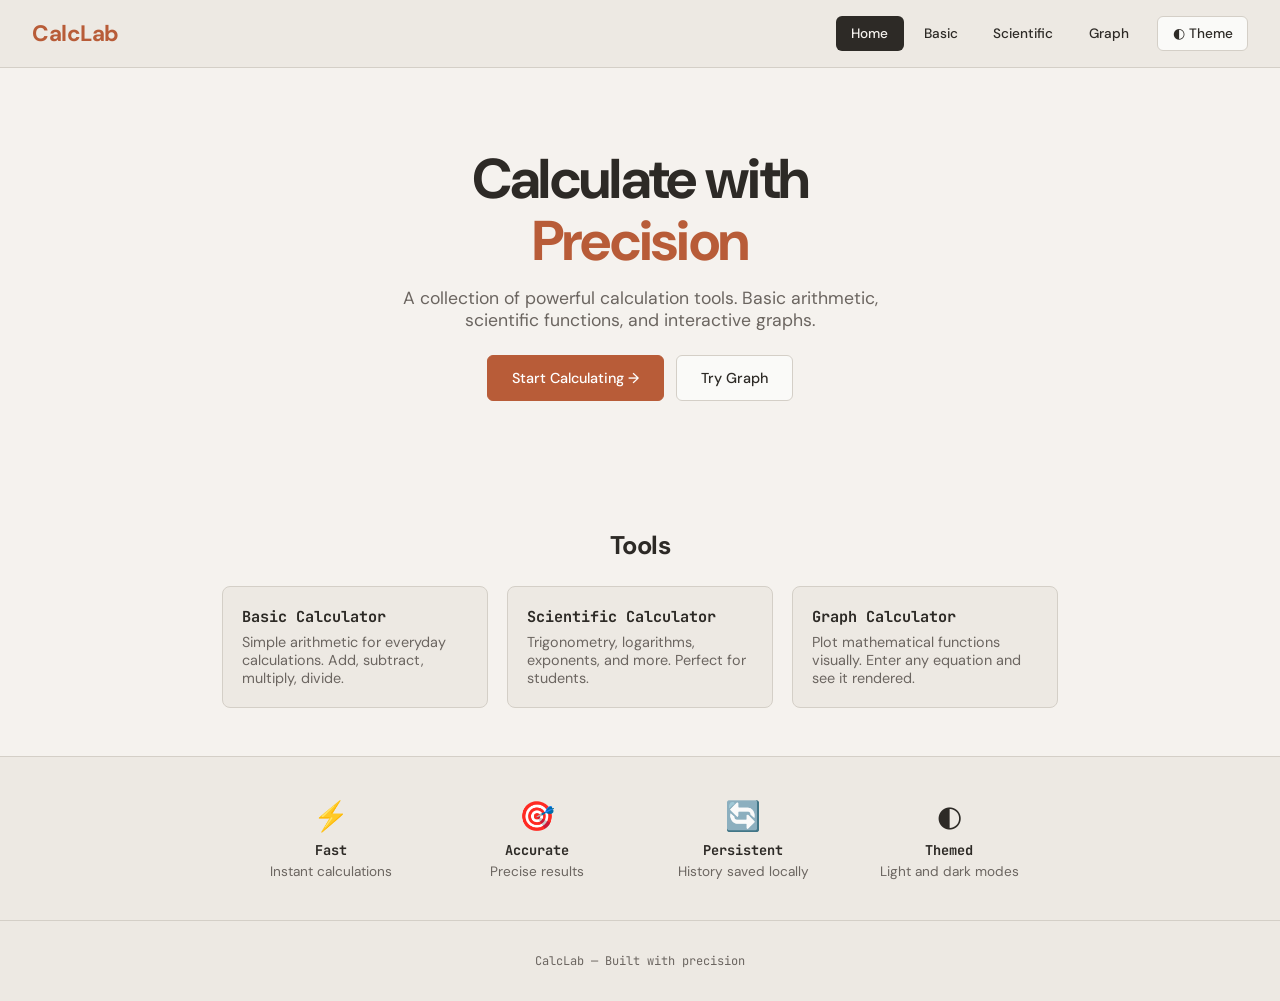
==== commit 99844a0f: "art: redesign with warm handcrafted aesthetic" ====
--- a/index.html
+++ b/index.html
@@ -6,133 +6,68 @@
   <title>CalcLab - Calculators & Tools</title>
   <link rel="preconnect" href="https://fonts.googleapis.com">
   <link rel="preconnect" href="https://fonts.gstatic.com" crossorigin>
-  <link href="https://fonts.googleapis.com/css2?family=Space+Mono:wght@400;700&family=Crimson+Pro:wght@400;600;700&display=swap" rel="stylesheet">
+  <link href="https://fonts.googleapis.com/css2?family=JetBrains+Mono:wght@400;700&family=DM+Sans:wght@400;500;700&display=swap" rel="stylesheet">
   <link rel="stylesheet" href="styles.css">
   <style>
     .hero {
-      padding: 6rem 2rem;
+      padding: 5rem 2rem;
       text-align: center;
-      background: 
-        radial-gradient(circle at 20% 50%, rgba(230, 57, 70, 0.08) 0%, transparent 50%),
-        radial-gradient(circle at 80% 50%, rgba(42, 157, 143, 0.08) 0%, transparent 50%),
-        var(--bg);
+      background: var(--bg);
       position: relative;
     }
-    .hero::before {
-      content: '';
-      position: absolute;
-      inset: 0;
-      background-image: linear-gradient(var(--border) 1px, transparent 1px), linear-gradient(90deg, var(--border) 1px, transparent 1px);
-      background-size: 40px 40px;
-      opacity: 0.04;
-      pointer-events: none;
-    }
     .hero h1 {
-      font-size: clamp(2.5rem, 8vw, 4.5rem);
+      font-size: clamp(2rem, 6vw, 3.5rem);
       font-weight: 700;
+      letter-spacing: -0.03em;
       line-height: 1.1;
-      margin-bottom: 1.5rem;
+      margin-bottom: 1rem;
     }
     .hero h1 span { color: var(--accent); }
     .hero p {
-      font-size: 1.2rem;
+      font-size: 1.1rem;
       color: var(--text-muted);
-      max-width: 550px;
-      margin: 0 auto 2rem;
+      max-width: 500px;
+      margin: 0 auto 1.5rem;
     }
-    .cta {
-      display: inline-flex;
-      gap: 1rem;
-      flex-wrap: wrap;
-      justify-content: center;
-    }
+    .cta { display: inline-flex; gap: 0.8rem; flex-wrap: wrap; justify-content: center; }
     .cta a, .cta button {
-      font-family: var(--mono);
-      font-size: 1rem;
-      padding: 1rem 2rem;
+      font-family: var(--sans);
+      font-size: 0.9rem;
+      font-weight: 500;
+      padding: 0.8rem 1.5rem;
       background: var(--accent);
       color: #fff;
-      border: 3px solid var(--border);
-      box-shadow: var(--shadow);
+      border: 1px solid var(--accent);
       cursor: pointer;
       text-decoration: none;
-      transition: all 0.2s;
+      border-radius: 6px;
+      transition: all 0.15s ease-out;
     }
-    .cta a:hover, .cta button:hover {
-      transform: translate(2px, 2px);
-      box-shadow: var(--shadow-hover);
-    }
-    .cta .secondary {
-      background: var(--card-bg);
-      color: var(--text);
-    }
-    .tools {
-      padding: 4rem 2rem;
-      max-width: 1100px;
-      margin: 0 auto;
-    }
-    .tools h2 {
-      font-size: 2rem;
-      margin-bottom: 2rem;
-      text-align: center;
-    }
-    .tools-grid {
-      display: grid;
-      grid-template-columns: repeat(auto-fit, minmax(280px, 1fr));
-      gap: 1.5rem;
-    }
+    .cta a:hover, .cta button:hover { background: #c96a45; transform: translateY(-1px); }
+    .cta .secondary { background: var(--surface); color: var(--text); border-color: var(--border); }
+    .cta .secondary:hover { background: var(--bg-secondary); border-color: var(--text); }
+    .tools { padding: 3rem 2rem; max-width: 900px; margin: 0 auto; }
+    .tools h2 { font-size: 1.6rem; margin-bottom: 1.5rem; text-align: center; letter-spacing: -0.02em; }
+    .tools-grid { display: grid; grid-template-columns: repeat(auto-fit, minmax(240px, 1fr)); gap: 1.2rem; }
     .tool-card {
-      background: var(--card-bg);
-      border: 3px solid var(--border);
-      padding: 1.5rem;
-      box-shadow: var(--shadow);
-      transition: all 0.2s;
+      background: var(--bg-secondary);
+      border: 1px solid var(--border);
+      padding: 1.2rem;
+      border-radius: 8px;
+      transition: all 0.15s ease-out;
       cursor: pointer;
       text-decoration: none;
       color: inherit;
     }
-    .tool-card:hover {
-      transform: translate(4px, 4px);
-      box-shadow: var(--shadow-hover);
-    }
-    .tool-card h3 {
-      font-family: var(--mono);
-      font-size: 1.1rem;
-      margin-bottom: 0.5rem;
-    }
-    .tool-card p {
-      color: var(--text-muted);
-      font-size: 0.95rem;
-    }
-    .features {
-      padding: 3rem 2rem;
-      background: var(--bg-secondary);
-      border-top: 3px solid var(--border);
-      border-bottom: 3px solid var(--border);
-    }
-    .features-grid {
-      max-width: 1000px;
-      margin: 0 auto;
-      display: grid;
-      grid-template-columns: repeat(auto-fit, minmax(200px, 1fr));
-      gap: 2rem;
-      text-align: center;
-    }
-    .feature-icon {
-      font-size: 2rem;
-      margin-bottom: 0.5rem;
-    }
-    .feature h4 {
-      font-family: var(--mono);
-      margin-bottom: 0.3rem;
-    }
-    .feature p {
-      color: var(--text-muted);
-      font-size: 0.9rem;
-    }
-    @media (max-width: 768px) {
-      .hero { padding: 3rem 1rem; }
-    }
+    .tool-card:hover { border-color: var(--accent); transform: translateY(-2px); }
+    .tool-card h3 { font-family: var(--mono); font-size: 0.95rem; margin-bottom: 0.4rem; }
+    .tool-card p { color: var(--text-muted); font-size: 0.9rem; }
+    .features { padding: 2.5rem 2rem; background: var(--bg-secondary); border-top: 1px solid var(--border); border-bottom: 1px solid var(--border); }
+    .features-grid { max-width: 800px; margin: 0 auto; display: grid; grid-template-columns: repeat(auto-fit, minmax(180px, 1fr)); gap: 1.5rem; text-align: center; }
+    .feature-icon { font-size: 1.8rem; margin-bottom: 0.4rem; }
+    .feature h4 { font-family: var(--mono); font-size: 0.85rem; margin-bottom: 0.25rem; }
+    .feature p { color: var(--text-muted); font-size: 0.85rem; }
+    @media (max-width: 768px) { .hero { padding: 3rem 1rem; } }
   </style>
 </head>
 <body>
--- a/styles.css
+++ b/styles.css
@@ -1,42 +1,46 @@
+@import url('https://fonts.googleapis.com/css2?family=JetBrains+Mono:wght@400;700&family=DM+Sans:wght@400;500;700&display=swap');
+
 :root {
-  --bg: #f5f0e8;
-  --bg-secondary: #ebe5d9;
-  --text: #1a1a1a;
-  --text-muted: #5a5a5a;
-  --accent: #e63946;
-  --accent-secondary: #2a9d8f;
-  --border: #2a2a2a;
-  --card-bg: #ffffff;
-  --shadow: 4px 4px 0 #2a2a2a;
-  --shadow-hover: 2px 2px 0 #2a2a2a;
-  --mono: 'Space Mono', monospace;
-  --serif: 'Crimson Pro', serif;
+  --bg: #F5F2EE;
+  --bg-secondary: #EDE9E3;
+  --surface: #FAFAF8;
+  --text: #2D2A26;
+  --text-muted: #6B6560;
+  --accent: #B85C38;
+  --accent-secondary: #4A7C59;
+  --border: #D4CFC7;
+  --shadow: rgba(45, 42, 38, 0.08);
+  --mono: 'JetBrains Mono', monospace;
+  --sans: 'DM Sans', sans-serif;
 }
 
 [data-theme="dark"] {
-  --bg: #1a1a1a;
-  --bg-secondary: #252525;
-  --text: #f5f0e8;
-  --text-muted: #a0a0a0;
-  --card-bg: #2a2a2a;
-  --shadow: 4px 4px 0 #f5f0e8;
-  --shadow-hover: 2px 2px 0 #f5f0e8;
+  --bg: #1A1A18;
+  --bg-secondary: #242220;
+  --surface: #2E2B28;
+  --text: #F5F2EE;
+  --text-muted: #9A958F;
+  --accent: #E07B53;
+  --accent-secondary: #6B9B7A;
+  --border: #3D3935;
+  --shadow: rgba(0, 0, 0, 0.3);
 }
 
 * { margin: 0; padding: 0; box-sizing: border-box; }
+
+html { scroll-behavior: smooth; }
 
 body {
   background: var(--bg);
   color: var(--text);
-  font-family: var(--serif);
+  font-family: var(--sans);
   min-height: 100vh;
   transition: background 0.3s, color 0.3s;
 }
 
-/* Header */
 header {
   background: var(--bg-secondary);
-  border-bottom: 3px solid var(--border);
+  border-bottom: 1px solid var(--border);
   padding: 1rem 2rem;
   display: flex;
   justify-content: space-between;
@@ -47,205 +51,246 @@
 }
 
 .logo {
-  font-family: var(--mono);
-  font-size: 1.5rem;
+  font-family: var(--sans);
+  font-size: 1.4rem;
   font-weight: 700;
   color: var(--accent);
   text-decoration: none;
-}
-
-nav {
-  display: flex;
-  align-items: center;
-  gap: 0.5rem;
-}
+  letter-spacing: -0.02em;
+}
+
+nav { display: flex; align-items: center; gap: 0.3rem; }
 
 nav a {
-  font-family: var(--mono);
+  font-family: var(--sans);
   font-size: 0.85rem;
+  font-weight: 500;
   color: var(--text);
   text-decoration: none;
-  padding: 0.5rem 1rem;
-  border: 2px solid transparent;
+  padding: 0.5rem 0.9rem;
+  border: 1px solid transparent;
   border-radius: 6px;
-  transition: all 0.2s;
+  transition: all 0.15s ease-out;
 }
 
 nav a:hover {
-  background: var(--bg);
+  background: var(--surface);
   border-color: var(--border);
 }
 
 nav a.active {
-  background: var(--border);
+  background: var(--text);
   color: var(--bg);
 }
 
 .theme-btn {
-  font-family: var(--mono);
+  font-family: var(--sans);
   font-size: 0.85rem;
-  background: var(--card-bg);
-  border: 2px solid var(--border);
-  padding: 0.5rem 1rem;
+  font-weight: 500;
+  background: var(--surface);
+  border: 1px solid var(--border);
+  padding: 0.5rem 0.9rem;
   cursor: pointer;
   border-radius: 6px;
   color: var(--text);
   margin-left: 0.5rem;
 }
 
-.theme-btn:hover {
-  box-shadow: var(--shadow);
-}
-
-/* Footer */
+.theme-btn:hover { border-color: var(--text); }
+
 footer {
   padding: 2rem;
   text-align: center;
   font-family: var(--mono);
-  font-size: 0.8rem;
+  font-size: 0.75rem;
   color: var(--text-muted);
   background: var(--bg-secondary);
   margin-top: auto;
 }
 
-/* Calculator */
 .calc-page {
-  padding: 3rem 2rem;
-  max-width: 1000px;
+  padding: 2rem 1rem;
+  max-width: 800px;
   margin: 0 auto;
 }
 
-.calc-header {
-  text-align: center;
-  margin-bottom: 2rem;
-}
-
-.calc-header h1 {
-  font-size: 2rem;
-  margin-bottom: 0.3rem;
-}
-
-.calc-header p {
-  color: var(--text-muted);
-}
+.calc-header { text-align: center; margin-bottom: 1.5rem; }
+.calc-header h1 { font-size: 1.8rem; margin-bottom: 0.3rem; font-weight: 700; letter-spacing: -0.02em; }
+.calc-header p { color: var(--text-muted); font-size: 0.95rem; }
 
 .mode-toggle {
-  display: inline-block;
-  background: var(--card-bg);
-  border: 2px solid var(--border);
+  display: inline-flex;
+  background: var(--surface);
+  border: 1px solid var(--border);
   border-radius: 8px;
-  padding: 0.3rem;
+  padding: 0.25rem;
   margin-top: 1rem;
 }
 
 .mode-toggle button {
   font-family: var(--mono);
-  font-size: 0.8rem;
-  padding: 0.4rem 0.8rem;
+  font-size: 0.7rem;
+  padding: 0.35rem 0.7rem;
   background: transparent;
   border: none;
   cursor: pointer;
-  border-radius: 4px;
+  border-radius: 5px;
   color: var(--text-muted);
 }
 
 .mode-toggle button.active {
-  background: var(--border);
-  color: var(--bg);
+  background: var(--accent);
+  color: #fff;
 }
 
 .calculator-container {
   display: flex;
-  gap: 1.5rem;
+  gap: 1.2rem;
   justify-content: center;
+  align-items: flex-start;
   flex-wrap: wrap;
 }
 
 .calc-wrapper {
-  background: var(--card-bg);
-  border: 3px solid var(--border);
-  border-radius: 12px;
+  background: var(--bg-secondary);
+  border: 1px solid var(--border);
+  border-radius: 10px;
   padding: 1rem;
-  box-shadow: var(--shadow);
+  box-shadow: 0 4px 12px var(--shadow);
 }
 
 .calc-display {
-  background: var(--bg-secondary);
-  border: 2px solid var(--border);
-  border-radius: 8px;
-  padding: 1rem;
-  margin-bottom: 1rem;
+  background: #1a1a18;
+  border: 1px solid #333;
+  border-radius: 6px;
+  padding: 0.8rem 1rem;
+  margin-bottom: 0.8rem;
   text-align: right;
-  min-width: 260px;
+  min-width: 240px;
 }
 
 .calc-display .expression {
   font-family: var(--mono);
+  font-size: 0.75rem;
+  color: #7a7a7a;
+  word-break: break-all;
+  min-height: 1rem;
+}
+
+.calc-display .result {
+  font-family: var(--mono);
+  font-size: 1.6rem;
+  font-weight: 700;
+  color: #f5f5f5;
+  word-break: break-all;
+}
+
+.calc-display .display-toolbar {
+  display: flex;
+  justify-content: flex-end;
+  gap: 0.3rem;
+  margin-bottom: 0.4rem;
+}
+
+.calc-display .toolbar-btn {
   font-size: 0.8rem;
-  color: var(--text-muted);
-  word-break: break-all;
-}
-
-.calc-display .result {
-  font-family: var(--mono);
-  font-size: 1.8rem;
-  font-weight: 700;
-  word-break: break-all;
+  background: transparent;
+  border: none;
+  color: #666;
+  cursor: pointer;
+  padding: 0.2rem 0.4rem;
+  border-radius: 3px;
+}
+
+.calc-display .toolbar-btn:hover { background: #333; color: #aaa; }
+
+.calc-display .memory-indicator {
+  font-family: var(--mono);
+  font-size: 0.7rem;
+  color: var(--accent);
+  text-align: left;
+  margin-top: 0.3rem;
+  min-height: 0.9rem;
 }
 
 .calc-buttons {
   display: grid;
   grid-template-columns: repeat(4, 1fr);
   gap: 0.4rem;
-  max-width: 320px;
 }
 
 .calc-buttons.scientific {
-  grid-template-columns: repeat(5, 1fr);
-  max-width: 380px;
+  grid-template-columns: repeat(7, 1fr);
+  gap: 0.35rem;
 }
 
 .calc-btn {
   font-family: var(--mono);
-  font-size: 1rem;
-  padding: 0.8rem 0.5rem;
-  background: var(--bg);
-  border: 2px solid var(--border);
+  font-size: 0.95rem;
+  font-weight: 500;
+  padding: 0.7rem 0.4rem;
+  background: var(--surface);
+  border: 1px solid var(--border);
   border-radius: 6px;
   cursor: pointer;
-  transition: all 0.1s;
+  transition: all 0.1s ease-out;
+  box-shadow: inset 0 -2px 0 var(--border);
 }
 
 .calc-btn:hover { background: var(--bg-secondary); }
-.calc-btn:active { transform: scale(0.95); }
-.calc-btn.operator { background: var(--text); color: var(--bg); }
-.calc-btn.equals { background: var(--accent-secondary); color: #fff; }
-.calc-btn.clear { background: var(--accent); color: #fff; }
-.calc-btn.func { background: rgba(230, 57, 70, 0.1); color: var(--accent); font-size: 0.85rem; }
+.calc-btn:active {
+  transform: scale(0.97);
+  box-shadow: inset 0 2px 3px var(--border);
+}
+.calc-btn.operator {
+  background: var(--text);
+  color: var(--bg);
+  border-color: var(--text);
+  box-shadow: inset 0 -2px 0 rgba(0,0,0,0.2);
+}
+.calc-btn.operator:hover { background: #444; }
+.calc-btn.equals {
+  background: var(--accent);
+  color: #fff;
+  border-color: var(--accent);
+  box-shadow: inset 0 -2px 0 rgba(0,0,0,0.15);
+}
+.calc-btn.equals:hover { background: #c96a45; }
+.calc-btn.clear {
+  background: #C25450;
+  color: #fff;
+  border-color: #C25450;
+  box-shadow: inset 0 -2px 0 rgba(0,0,0,0.15);
+}
+.calc-btn.func {
+  background: var(--bg-secondary);
+  color: var(--accent);
+  font-size: 0.8rem;
+}
 
 .history-panel {
-  background: var(--card-bg);
-  border: 3px solid var(--border);
-  border-radius: 12px;
-  padding: 1rem;
-  width: 240px;
-  max-height: 400px;
+  background: var(--bg-secondary);
+  border: 1px solid var(--border);
+  border-radius: 10px;
+  padding: 0.9rem;
+  width: 220px;
+  max-height: 380px;
   overflow-y: auto;
 }
 
 .history-panel h3 {
   font-family: var(--mono);
-  font-size: 0.9rem;
-  margin-bottom: 0.75rem;
+  font-size: 0.8rem;
+  margin-bottom: 0.6rem;
   padding-bottom: 0.5rem;
-  border-bottom: 2px solid var(--border);
+  border-bottom: 1px solid var(--border);
   display: flex;
   justify-content: space-between;
   align-items: center;
 }
 
 .history-panel h3 button {
-  font-size: 0.7rem;
+  font-size: 0.65rem;
   background: none;
   border: none;
   color: var(--text-muted);
@@ -255,108 +300,377 @@
 .history-panel h3 button:hover { color: var(--accent); }
 
 .history-item {
-  padding: 0.5rem;
-  border: 2px solid var(--border);
+  padding: 0.45rem;
+  border: 1px solid var(--border);
   border-radius: 4px;
+  margin-bottom: 0.35rem;
+  cursor: pointer;
+  background: var(--surface);
+}
+
+.history-item:hover { background: var(--bg); }
+
+.history-item .expr {
+  font-family: var(--mono);
+  font-size: 0.65rem;
+  color: var(--text-muted);
+}
+
+.history-item .result {
+  font-family: var(--mono);
+  font-size: 0.85rem;
+  font-weight: 700;
+}
+
+.hero {
+  padding: 5rem 2rem;
+  text-align: center;
+  background: var(--bg);
+  position: relative;
+}
+
+.hero h1 {
+  font-size: clamp(2rem, 6vw, 3.5rem);
+  font-weight: 700;
+  letter-spacing: -0.03em;
+  line-height: 1.1;
+  margin-bottom: 1rem;
+}
+
+.hero h1 span { color: var(--accent); }
+
+.hero p {
+  font-size: 1.1rem;
+  color: var(--text-muted);
+  max-width: 500px;
+  margin: 0 auto 1.5rem;
+}
+
+.cta { display: inline-flex; gap: 0.8rem; flex-wrap: wrap; justify-content: center; }
+
+.cta a, .cta button {
+  font-family: var(--sans);
+  font-size: 0.9rem;
+  font-weight: 500;
+  padding: 0.8rem 1.5rem;
+  background: var(--accent);
+  color: #fff;
+  border: 1px solid var(--accent);
+  cursor: pointer;
+  text-decoration: none;
+  border-radius: 6px;
+  transition: all 0.15s ease-out;
+}
+
+.cta a:hover, .cta button:hover {
+  background: #c96a45;
+  transform: translateY(-1px);
+}
+
+.cta .secondary {
+  background: var(--surface);
+  color: var(--text);
+  border-color: var(--border);
+}
+
+.cta .secondary:hover {
+  background: var(--bg-secondary);
+  border-color: var(--text);
+}
+
+.tools { padding: 3rem 2rem; max-width: 900px; margin: 0 auto; }
+.tools h2 { font-size: 1.6rem; margin-bottom: 1.5rem; text-align: center; letter-spacing: -0.02em; }
+
+.tools-grid {
+  display: grid;
+  grid-template-columns: repeat(auto-fit, minmax(240px, 1fr));
+  gap: 1.2rem;
+}
+
+.tool-card {
+  background: var(--bg-secondary);
+  border: 1px solid var(--border);
+  padding: 1.2rem;
+  border-radius: 8px;
+  transition: all 0.15s ease-out;
+  cursor: pointer;
+  text-decoration: none;
+  color: inherit;
+}
+
+.tool-card:hover {
+  border-color: var(--accent);
+  transform: translateY(-2px);
+}
+
+.tool-card h3 {
+  font-family: var(--mono);
+  font-size: 0.95rem;
   margin-bottom: 0.4rem;
-  cursor: pointer;
-  background: var(--bg);
-}
-
-.history-item:hover { background: var(--bg-secondary); }
-
-.history-item .expr {
-  font-family: var(--mono);
-  font-size: 0.7rem;
-  color: var(--text-muted);
-}
-
-.history-item .result {
-  font-family: var(--mono);
-  font-size: 0.95rem;
-  font-weight: 700;
-}
-
-/* Graph */
-.graph-container {
-  background: var(--card-bg);
-  border: 3px solid var(--border);
-  border-radius: 12px;
+}
+
+.tool-card p { color: var(--text-muted); font-size: 0.9rem; }
+
+.features {
+  padding: 2.5rem 2rem;
+  background: var(--bg-secondary);
+  border-top: 1px solid var(--border);
+  border-bottom: 1px solid var(--border);
+}
+
+.features-grid {
+  max-width: 800px;
+  margin: 0 auto;
+  display: grid;
+  grid-template-columns: repeat(auto-fit, minmax(180px, 1fr));
+  gap: 1.5rem;
+  text-align: center;
+}
+
+.feature-icon { font-size: 1.8rem; margin-bottom: 0.4rem; }
+
+.feature h4 {
+  font-family: var(--mono);
+  font-size: 0.85rem;
+  margin-bottom: 0.25rem;
+}
+
+.feature p { color: var(--text-muted); font-size: 0.85rem; }
+
+.graph-full {
+  display: flex;
+  gap: 1rem;
+  max-width: 1200px;
+  margin: 0 auto;
   padding: 1rem;
-  box-shadow: var(--shadow);
-  max-width: 640px;
-  margin: 0 auto;
-}
-
-.graph-input {
-  display: flex;
-  gap: 0.5rem;
-  margin-bottom: 1rem;
-  flex-wrap: wrap;
-}
-
-.graph-input input {
-  font-family: var(--mono);
-  font-size: 0.95rem;
-  padding: 0.6rem 0.8rem;
-  border: 2px solid var(--border);
-  border-radius: 6px;
+}
+
+.graph-sidebar {
+  width: 280px;
+  flex-shrink: 0;
+  background: var(--bg-secondary);
+  border: 1px solid var(--border);
+  border-radius: 8px;
+  padding: 0.9rem;
+  max-height: calc(100vh - 120px);
+  overflow-y: auto;
+}
+
+.graph-main { flex: 1; min-width: 0; }
+
+.func-row {
+  display: flex;
+  align-items: center;
+  gap: 0.4rem;
+  margin-bottom: 0.4rem;
+  padding: 0.4rem;
+  border: 1px solid var(--border);
+  border-radius: 5px;
+  background: var(--surface);
+}
+
+.func-row.active { border-color: var(--accent); }
+
+.func-row input[type="checkbox"] {
+  width: 16px;
+  height: 16px;
+  cursor: pointer;
+}
+
+.func-row input[type="text"] {
   flex: 1;
-  min-width: 200px;
+  padding: 0.35rem;
+  font-family: var(--mono);
+  font-size: 0.8rem;
+  border: 1px solid var(--border);
+  border-radius: 4px;
   background: var(--bg);
   color: var(--text);
 }
 
-.graph-input button {
-  font-family: var(--mono);
-  font-size: 0.9rem;
-  padding: 0.6rem 1.2rem;
+.func-color {
+  width: 16px;
+  height: 16px;
+  border-radius: 3px;
+  border: 1px solid var(--border);
+}
+
+.graph-canvas-wrap {
+  background: var(--bg-secondary);
+  border: 1px solid var(--border);
+  border-radius: 8px;
+  padding: 0.8rem;
+  position: relative;
+}
+
+#graphCanvas {
+  width: 100%;
+  height: 400px;
+  display: block;
+  cursor: crosshair;
+}
+
+.graph-controls {
+  display: flex;
+  gap: 0.4rem;
+  margin-bottom: 0.8rem;
+  flex-wrap: wrap;
+}
+
+.graph-controls button {
+  font-family: var(--mono);
+  font-size: 0.7rem;
+  padding: 0.35rem 0.7rem;
+  background: var(--surface);
+  border: 1px solid var(--border);
+  border-radius: 4px;
+  cursor: pointer;
+}
+
+.graph-controls button:hover { background: var(--bg-secondary); }
+.graph-controls button.active { background: var(--text); color: var(--bg); }
+
+.mode-tabs {
+  display: flex;
+  gap: 0.25rem;
+  margin-bottom: 0.8rem;
+}
+
+.mode-tabs button {
+  font-family: var(--mono);
+  font-size: 0.65rem;
+  padding: 0.35rem 0.6rem;
+  background: var(--surface);
+  border: 1px solid var(--border);
+  border-radius: 4px;
+  cursor: pointer;
+}
+
+.mode-tabs button.active {
   background: var(--accent);
   color: #fff;
-  border: 2px solid var(--border);
-  border-radius: 6px;
-  cursor: pointer;
-}
-
-#graphCanvas {
-  border: 2px solid var(--border);
-  border-radius: 8px;
-  display: block;
-  margin: 0 auto;
-}
-
-.graph-examples {
-  margin-top: 1rem;
-  display: flex;
-  gap: 0.5rem;
+  border-color: var(--accent);
+}
+
+.param-inputs { display: none; gap: 0.4rem; margin-top: 0.4rem; }
+.param-inputs.show { display: flex; flex-wrap: wrap; }
+
+.param-inputs input {
+  width: 55px;
+  padding: 0.25rem;
+  font-family: var(--mono);
+  font-size: 0.7rem;
+  border: 1px solid var(--border);
+  border-radius: 3px;
+  background: var(--bg);
+  color: var(--text);
+}
+
+.trace-info {
+  position: absolute;
+  background: #1a1a18;
+  border: 1px solid #444;
+  padding: 0.4rem;
+  font-family: var(--mono);
+  font-size: 0.7rem;
+  color: #ccc;
+  border-radius: 4px;
+  pointer-events: none;
+  display: none;
+}
+
+.table-section {
+  margin-top: 0.8rem;
+  border-top: 1px solid var(--border);
+  padding-top: 0.8rem;
+}
+
+.table-section h4 {
+  font-family: var(--mono);
+  font-size: 0.8rem;
+  margin-bottom: 0.4rem;
+}
+
+.table-values {
+  font-family: var(--mono);
+  font-size: 0.7rem;
+  overflow-x: auto;
+}
+
+.table-values table {
+  width: 100%;
+  border-collapse: collapse;
+}
+
+.table-values th, .table-values td {
+  padding: 0.25rem;
+  border: 1px solid var(--border);
+  text-align: center;
+}
+
+.slider-section {
+  margin-top: 0.8rem;
+  border-top: 1px solid var(--border);
+  padding-top: 0.8rem;
+}
+
+.slider-section h4 {
+  font-family: var(--mono);
+  font-size: 0.8rem;
+  margin-bottom: 0.4rem;
+}
+
+.slider-row {
+  display: flex;
+  align-items: center;
+  gap: 0.4rem;
+  margin-bottom: 0.4rem;
+}
+
+.slider-row label {
+  font-family: var(--mono);
+  font-size: 0.7rem;
+  width: 18px;
+}
+
+.slider-row input[type="range"] { flex: 1; }
+
+.slider-row span {
+  font-family: var(--mono);
+  font-size: 0.7rem;
+  width: 40px;
+  text-align: right;
+}
+
+.axis-range {
+  display: flex;
+  gap: 0.8rem;
+  margin-bottom: 0.8rem;
   flex-wrap: wrap;
-  justify-content: center;
-}
-
-.graph-examples span {
-  font-size: 0.8rem;
-  color: var(--text-muted);
-}
-
-.graph-examples button {
-  font-family: var(--mono);
-  font-size: 0.75rem;
-  padding: 0.3rem 0.6rem;
-  background: var(--bg);
-  border: 1px solid var(--border);
-  border-radius: 4px;
-  cursor: pointer;
+}
+
+.axis-range label {
+  font-family: var(--mono);
+  font-size: 0.7rem;
+}
+
+.axis-range input {
+  width: 50px;
+  padding: 0.25rem;
+  font-family: var(--mono);
+  border: 1px solid var(--border);
+  border-radius: 3px;
+  background: var(--surface);
   color: var(--text);
 }
 
 @media (max-width: 768px) {
-  header {
-    flex-direction: column;
-    gap: 1rem;
-    padding: 1rem;
-  }
+  header { flex-direction: column; gap: 0.8rem; padding: 0.8rem 1rem; }
   nav { flex-wrap: wrap; justify-content: center; }
-  .calculator-container { padding: 0 1rem; }
+  .calculator-container { padding: 0 0.8rem; }
   .calc-display { min-width: 100%; }
   .history-panel { width: 100%; }
+  .graph-full { flex-direction: column; }
+  .graph-sidebar { width: 100%; max-height: none; }
+  #graphCanvas { height: 300px; }
 }
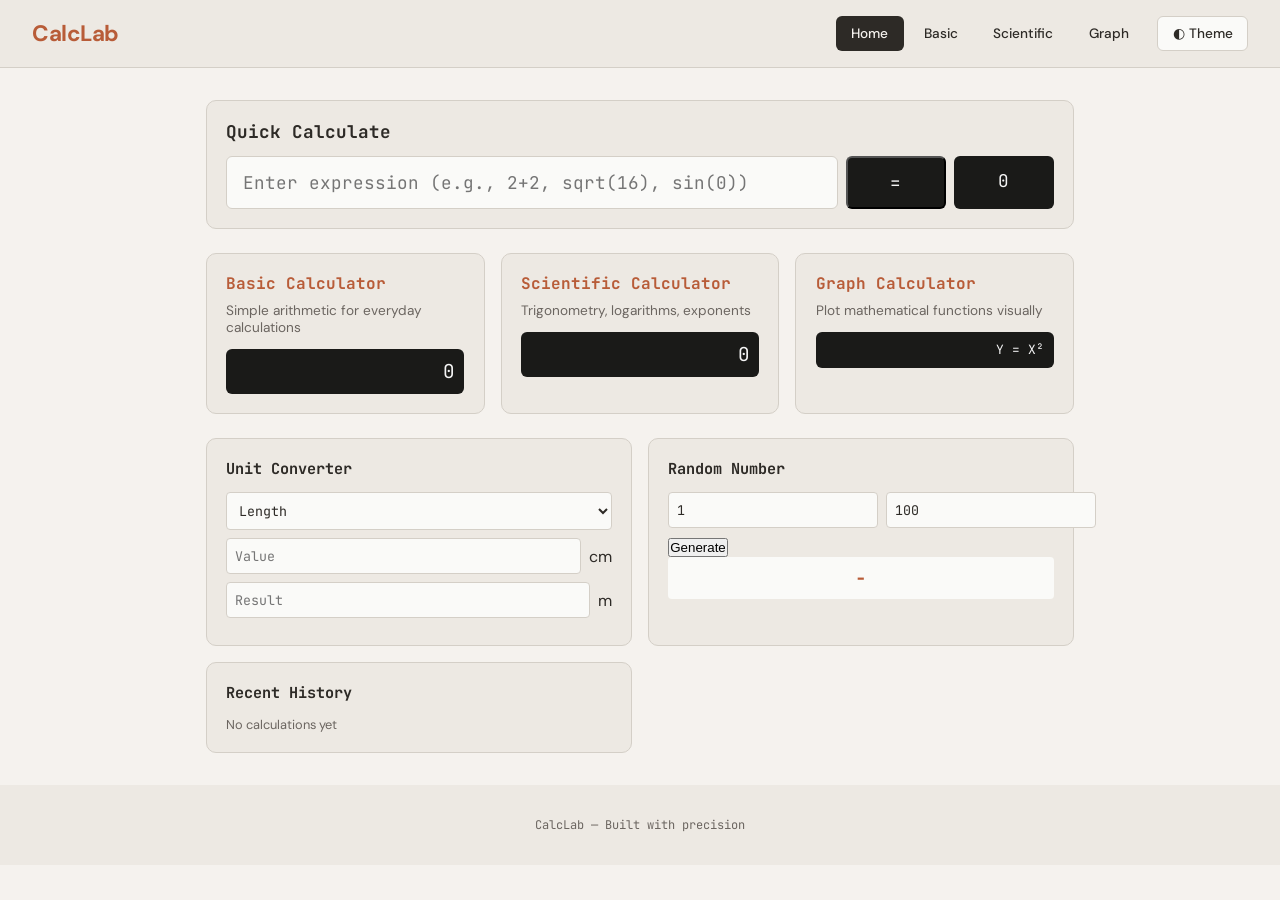
==== commit 084ee4dd: "fix: add CE button, keyboard support, update home tab with working features" ====
--- a/index.html
+++ b/index.html
@@ -9,65 +9,35 @@
   <link href="https://fonts.googleapis.com/css2?family=JetBrains+Mono:wght@400;700&family=DM+Sans:wght@400;500;700&display=swap" rel="stylesheet">
   <link rel="stylesheet" href="styles.css">
   <style>
-    .hero {
-      padding: 5rem 2rem;
-      text-align: center;
-      background: var(--bg);
-      position: relative;
-    }
-    .hero h1 {
-      font-size: clamp(2rem, 6vw, 3.5rem);
-      font-weight: 700;
-      letter-spacing: -0.03em;
-      line-height: 1.1;
-      margin-bottom: 1rem;
-    }
-    .hero h1 span { color: var(--accent); }
-    .hero p {
-      font-size: 1.1rem;
-      color: var(--text-muted);
-      max-width: 500px;
-      margin: 0 auto 1.5rem;
-    }
-    .cta { display: inline-flex; gap: 0.8rem; flex-wrap: wrap; justify-content: center; }
-    .cta a, .cta button {
-      font-family: var(--sans);
-      font-size: 0.9rem;
-      font-weight: 500;
-      padding: 0.8rem 1.5rem;
-      background: var(--accent);
-      color: #fff;
-      border: 1px solid var(--accent);
-      cursor: pointer;
-      text-decoration: none;
-      border-radius: 6px;
-      transition: all 0.15s ease-out;
-    }
-    .cta a:hover, .cta button:hover { background: #c96a45; transform: translateY(-1px); }
-    .cta .secondary { background: var(--surface); color: var(--text); border-color: var(--border); }
-    .cta .secondary:hover { background: var(--bg-secondary); border-color: var(--text); }
-    .tools { padding: 3rem 2rem; max-width: 900px; margin: 0 auto; }
-    .tools h2 { font-size: 1.6rem; margin-bottom: 1.5rem; text-align: center; letter-spacing: -0.02em; }
-    .tools-grid { display: grid; grid-template-columns: repeat(auto-fit, minmax(240px, 1fr)); gap: 1.2rem; }
-    .tool-card {
-      background: var(--bg-secondary);
-      border: 1px solid var(--border);
-      padding: 1.2rem;
-      border-radius: 8px;
-      transition: all 0.15s ease-out;
-      cursor: pointer;
-      text-decoration: none;
-      color: inherit;
-    }
-    .tool-card:hover { border-color: var(--accent); transform: translateY(-2px); }
-    .tool-card h3 { font-family: var(--mono); font-size: 0.95rem; margin-bottom: 0.4rem; }
-    .tool-card p { color: var(--text-muted); font-size: 0.9rem; }
-    .features { padding: 2.5rem 2rem; background: var(--bg-secondary); border-top: 1px solid var(--border); border-bottom: 1px solid var(--border); }
-    .features-grid { max-width: 800px; margin: 0 auto; display: grid; grid-template-columns: repeat(auto-fit, minmax(180px, 1fr)); gap: 1.5rem; text-align: center; }
-    .feature-icon { font-size: 1.8rem; margin-bottom: 0.4rem; }
-    .feature h4 { font-family: var(--mono); font-size: 0.85rem; margin-bottom: 0.25rem; }
-    .feature p { color: var(--text-muted); font-size: 0.85rem; }
-    @media (max-width: 768px) { .hero { padding: 3rem 1rem; } }
+    .home-container { max-width: 900px; margin: 0 auto; padding: 2rem 1rem; }
+    .quick-calc { background: var(--bg-secondary); border: 1px solid var(--border); border-radius: 10px; padding: 1.2rem; margin-bottom: 1.5rem; }
+    .quick-calc h2 { font-size: 1.1rem; margin-bottom: 0.8rem; font-family: var(--mono); }
+    .quick-input-wrap { display: flex; gap: 0.5rem; }
+    .quick-input { flex: 1; padding: 0.8rem 1rem; font-family: var(--mono); font-size: 1.1rem; border: 1px solid var(--border); border-radius: 6px; background: var(--surface); color: var(--text); }
+    .quick-input:focus { outline: none; border-color: var(--accent); }
+    .quick-result { padding: 0.8rem 1rem; font-family: var(--mono); font-size: 1.1rem; background: #1a1a18; color: #f5f5f5; border-radius: 6px; min-width: 100px; text-align: center; }
+    .mini-calcs { display: grid; grid-template-columns: repeat(auto-fit, minmax(250px, 1fr)); gap: 1rem; margin-bottom: 1.5rem; }
+    .mini-calc { background: var(--bg-secondary); border: 1px solid var(--border); border-radius: 10px; padding: 1.2rem; cursor: pointer; transition: all 0.15s ease-out; text-decoration: none; color: inherit; display: block; }
+    .mini-calc:hover { border-color: var(--accent); transform: translateY(-2px); }
+    .mini-calc h3 { font-family: var(--mono); font-size: 1rem; margin-bottom: 0.5rem; color: var(--accent); }
+    .mini-calc p { font-size: 0.85rem; color: var(--text-muted); }
+    .mini-preview { margin-top: 0.8rem; background: #1a1a18; border-radius: 6px; padding: 0.6rem; }
+    .mini-preview .disp { font-family: var(--mono); font-size: 1.2rem; color: #f5f5f5; text-align: right; }
+    .tools-row { display: grid; grid-template-columns: repeat(auto-fit, minmax(300px, 1fr)); gap: 1rem; }
+    .tool-panel { background: var(--bg-secondary); border: 1px solid var(--border); border-radius: 10px; padding: 1.2rem; }
+    .tool-panel h3 { font-family: var(--mono); font-size: 0.95rem; margin-bottom: 0.8rem; }
+    .converter-row { display: flex; gap: 0.5rem; align-items: center; margin-bottom: 0.5rem; }
+    .converter-row select, .converter-row input { flex: 1; padding: 0.5rem; font-family: var(--mono); border: 1px solid var(--border); border-radius: 4px; background: var(--surface); color: var(--text); }
+    .converter-row input { min-width: 80px; }
+    .converter-result { font-family: var(--mono); font-weight: 700; color: var(--accent); padding: 0.5rem; background: var(--surface); border-radius: 4px; }
+    .rand-row { display: flex; gap: 0.5rem; margin-bottom: 0.5rem; }
+    .rand-row input { flex: 1; padding: 0.5rem; font-family: var(--mono); border: 1px solid var(--border); border-radius: 4px; background: var(--surface); color: var(--text); }
+    .rand-row button { padding: 0.5rem 1rem; background: var(--accent); color: #fff; border: none; border-radius: 4px; cursor: pointer; font-family: var(--mono); }
+    .rand-result { font-family: var(--mono); font-size: 1.2rem; font-weight: 700; color: var(--accent); text-align: center; padding: 0.5rem; background: var(--surface); border-radius: 4px; }
+    .history-mini { max-height: 200px; overflow-y: auto; }
+    .history-mini .history-item { padding: 0.4rem; margin-bottom: 0.3rem; }
+    .history-mini .expr { font-size: 0.6rem; }
+    .history-mini .result { font-size: 0.8rem; }
   </style>
 </head>
 <body>
@@ -83,57 +53,77 @@
   </header>
 
   <main>
-    <section class="hero">
-      <h1>Calculate with<br><span>Precision</span></h1>
-      <p>A collection of powerful calculation tools. Basic arithmetic, scientific functions, and interactive graphs.</p>
-      <div class="cta">
-        <a href="basic.html">Start Calculating →</a>
-        <a href="graph.html" class="secondary">Try Graph</a>
+    <div class="home-container">
+      <div class="quick-calc">
+        <h2>Quick Calculate</h2>
+        <div class="quick-input-wrap">
+          <input type="text" class="quick-input" id="quickInput" placeholder="Enter expression (e.g., 2+2, sqrt(16), sin(0))" onkeypress="if(event.key==='Enter')quickCalc()">
+          <button class="quick-result" onclick="quickCalc()">=</button>
+          <div class="quick-result" id="quickResult">0</div>
+        </div>
       </div>
-    </section>
-
-    <section class="tools">
-      <h2>Tools</h2>
-      <div class="tools-grid">
-        <a href="basic.html" class="tool-card">
+
+      <div class="mini-calcs">
+        <a href="basic.html" class="mini-calc">
           <h3>Basic Calculator</h3>
-          <p>Simple arithmetic for everyday calculations. Add, subtract, multiply, divide.</p>
+          <p>Simple arithmetic for everyday calculations</p>
+          <div class="mini-preview">
+            <div class="disp">0</div>
+          </div>
         </a>
-        <a href="scientific.html" class="tool-card">
+        <a href="scientific.html" class="mini-calc">
           <h3>Scientific Calculator</h3>
-          <p>Trigonometry, logarithms, exponents, and more. Perfect for students.</p>
+          <p>Trigonometry, logarithms, exponents</p>
+          <div class="mini-preview">
+            <div class="disp">0</div>
+          </div>
         </a>
-        <a href="graph.html" class="tool-card">
+        <a href="graph.html" class="mini-calc">
           <h3>Graph Calculator</h3>
-          <p>Plot mathematical functions visually. Enter any equation and see it rendered.</p>
+          <p>Plot mathematical functions visually</p>
+          <div class="mini-preview">
+            <div class="disp" style="font-size:0.8rem;">Y = X²</div>
+          </div>
         </a>
       </div>
-    </section>
-
-    <section class="features">
-      <div class="features-grid">
-        <div class="feature">
-          <div class="feature-icon">⚡</div>
-          <h4>Fast</h4>
-          <p>Instant calculations</p>
-        </div>
-        <div class="feature">
-          <div class="feature-icon">🎯</div>
-          <h4>Accurate</h4>
-          <p>Precise results</p>
-        </div>
-        <div class="feature">
-          <div class="feature-icon">🔄</div>
-          <h4>Persistent</h4>
-          <p>History saved locally</p>
-        </div>
-        <div class="feature">
-          <div class="feature-icon">◐</div>
-          <h4>Themed</h4>
-          <p>Light and dark modes</p>
+
+      <div class="tools-row">
+        <div class="tool-panel">
+          <h3>Unit Converter</h3>
+          <div class="converter-row">
+            <select id="convType" onchange="updateConverter()">
+              <option value="length">Length</option>
+              <option value="weight">Weight</option>
+              <option value="temp">Temperature</option>
+              <option value="data">Data</option>
+            </select>
+          </div>
+          <div class="converter-row">
+            <input type="number" id="convInput1" placeholder="Value" oninput="convert()">
+            <span id="convLabel1">cm</span>
+          </div>
+          <div class="converter-row">
+            <input type="number" id="convInput2" placeholder="Result" readonly>
+            <span id="convLabel2">m</span>
+          </div>
+        </div>
+
+        <div class="tool-panel">
+          <h3>Random Number</h3>
+          <div class="rand-row">
+            <input type="number" id="randMin" placeholder="Min" value="1">
+            <input type="number" id="randMax" placeholder="Max" value="100">
+          </div>
+          <button onclick="generateRandom()">Generate</button>
+          <div class="rand-result" id="randResult">-</div>
+        </div>
+
+        <div class="tool-panel">
+          <h3>Recent History</h3>
+          <div class="history-mini" id="historyMini"></div>
         </div>
       </div>
-    </section>
+    </div>
   </main>
 
   <footer>
@@ -154,6 +144,81 @@
     if (localStorage.getItem('theme') === 'dark') {
       document.documentElement.setAttribute('data-theme', 'dark');
     }
+
+    function quickCalc() {
+      const input = document.getElementById('quickInput').value.trim();
+      const display = document.getElementById('quickResult');
+      if (!input) { display.textContent = '0'; return; }
+      try {
+        let expr = input
+          .replace(/×/g, '*').replace(/÷/g, '/').replace(/−/g, '-')
+          .replace(/π/g, Math.PI).replace(/e(?![x])/g, Math.E)
+          .replace(/\^/g, '**')
+          .replace(/sin/g, 'Math.sin').replace(/cos/g, 'Math.cos').replace(/tan/g, 'Math.tan')
+          .replace(/sqrt/g, 'Math.sqrt').replace(/log/g, 'Math.log10').replace(/ln/g, 'Math.log')
+          .replace(/abs/g, 'Math.abs');
+        const result = Function('"use strict";return (' + expr + ')')();
+        display.textContent = isFinite(result) ? Math.round(result * 1e10) / 1e10 : 'Error';
+      } catch (e) {
+        display.textContent = 'Error';
+      }
+    }
+
+    const convUnits = {
+      length: { units: ['m', 'cm', 'mm', 'km', 'in', 'ft', 'yd', 'mi'], factors: [1, 0.01, 0.001, 1000, 0.0254, 0.3048, 0.9144, 1609.344] },
+      weight: { units: ['kg', 'g', 'mg', 'lb', 'oz'], factors: [1, 0.001, 0.000001, 0.453592, 0.0283495] },
+      temp: { units: ['°C', '°F', 'K'], factors: [1, 1, 1] },
+      data: { units: ['B', 'KB', 'MB', 'GB', 'TB'], factors: [1, 1024, 1048576, 1073741824, 1099511627776] }
+    };
+
+    function updateConverter() {
+      const type = document.getElementById('convType').value;
+      const u = convUnits[type];
+      document.getElementById('convLabel1').textContent = u.units[0];
+      document.getElementById('convLabel2').textContent = u.units[1];
+      convert();
+    }
+
+    function convert() {
+      const type = document.getElementById('convType').value;
+      const val = parseFloat(document.getElementById('convInput1').value);
+      if (isNaN(val)) { document.getElementById('convInput2').value = ''; return; }
+      const u = convUnits[type];
+      if (type === 'temp') {
+        const c = document.getElementById('convLabel1').textContent === '°C' ? val : document.getElementById('convLabel1').textContent === '°F' ? (val-32)*5/9 : val - 273.15;
+        const out = document.getElementById('convLabel2').textContent === '°C' ? c : document.getElementById('convLabel2').textContent === '°F' ? c*9/5+32 : c + 273.15;
+        document.getElementById('convInput2').value = out.toFixed(4);
+      } else {
+        const base = val * u.factors[0];
+        document.getElementById('convInput2').value = (base / u.factors[1]).toFixed(4);
+      }
+    }
+
+    function generateRandom() {
+      const min = parseFloat(document.getElementById('randMin').value) || 0;
+      const max = parseFloat(document.getElementById('randMax').value) || 100;
+      const result = Math.floor(Math.random() * (max - min + 1)) + min;
+      document.getElementById('randResult').textContent = result;
+    }
+
+    function loadHistory() {
+      const basic = JSON.parse(localStorage.getItem('basicHistory') || '[]');
+      const sci = JSON.parse(localStorage.getItem('sciHistory') || '[]');
+      const all = [...basic, ...sci].sort((a, b) => b.time - a.time).slice(0, 5);
+      const el = document.getElementById('historyMini');
+      if (all.length === 0) {
+        el.innerHTML = '<p style="color:var(--text-muted);font-size:0.8rem;">No calculations yet</p>';
+        return;
+      }
+      el.innerHTML = all.map(item => `
+        <div class="history-item" onclick="document.getElementById('quickInput').value='${item.result}';quickCalc()">
+          <div class="expr">${item.expr}</div>
+          <div class="result">= ${item.result}</div>
+        </div>
+      `).join('');
+    }
+
+    loadHistory();
   </script>
 </body>
 </html>
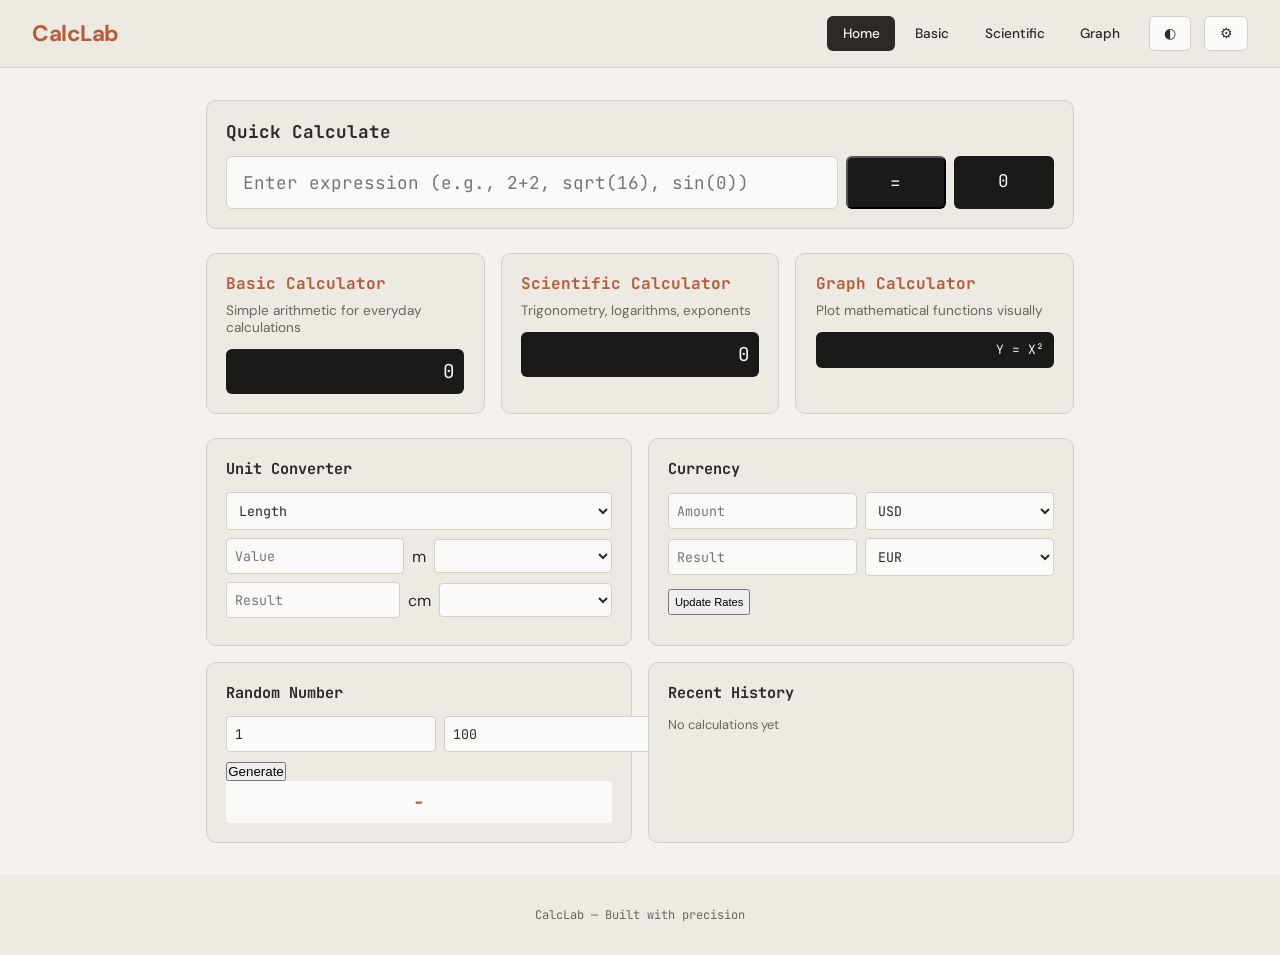
==== commit e7e0e4ba: "feat: add all features - history delete, graphing extras, unit/currency converters, settings panel" ====
--- a/index.html
+++ b/index.html
@@ -48,7 +48,8 @@
       <a href="basic.html">Basic</a>
       <a href="scientific.html">Scientific</a>
       <a href="graph.html">Graph</a>
-      <button class="theme-btn" onclick="toggleTheme()">◐ Theme</button>
+      <button class="theme-btn" onclick="toggleTheme()">◐</button>
+      <button class="theme-btn" onclick="showSettings()" title="Settings">⚙</button>
     </nav>
   </header>
 
@@ -96,16 +97,37 @@
               <option value="weight">Weight</option>
               <option value="temp">Temperature</option>
               <option value="data">Data</option>
+              <option value="speed">Speed</option>
+              <option value="area">Area</option>
+              <option value="volume">Volume</option>
+              <option value="time">Time</option>
+              <option value="pressure">Pressure</option>
+              <option value="energy">Energy</option>
             </select>
           </div>
           <div class="converter-row">
             <input type="number" id="convInput1" placeholder="Value" oninput="convert()">
-            <span id="convLabel1">cm</span>
+            <span id="convLabel1">m</span>
+            <select id="unitFrom" onchange="convert()" style="width:60px;font-size:0.7rem;"></select>
           </div>
           <div class="converter-row">
             <input type="number" id="convInput2" placeholder="Result" readonly>
-            <span id="convLabel2">m</span>
-          </div>
+            <span id="convLabel2">cm</span>
+            <select id="unitTo" onchange="convert()" style="width:60px;font-size:0.7rem;"></select>
+          </div>
+        </div>
+
+        <div class="tool-panel">
+          <h3>Currency</h3>
+          <div class="converter-row">
+            <input type="number" id="currInput1" placeholder="Amount" oninput="convertCurrency()">
+            <select id="currFrom" onchange="convertCurrency()"></select>
+          </div>
+          <div class="converter-row">
+            <input type="number" id="currInput2" placeholder="Result" readonly>
+            <select id="currTo" onchange="convertCurrency()"></select>
+          </div>
+          <button onclick="fetchRates()" style="font-size:0.7rem;padding:0.3rem;margin-top:0.3rem;">Update Rates</button>
         </div>
 
         <div class="tool-panel">
@@ -166,32 +188,73 @@
 
     const convUnits = {
       length: { units: ['m', 'cm', 'mm', 'km', 'in', 'ft', 'yd', 'mi'], factors: [1, 0.01, 0.001, 1000, 0.0254, 0.3048, 0.9144, 1609.344] },
-      weight: { units: ['kg', 'g', 'mg', 'lb', 'oz'], factors: [1, 0.001, 0.000001, 0.453592, 0.0283495] },
+      weight: { units: ['kg', 'g', 'mg', 'lb', 'oz', 'ton'], factors: [1, 0.001, 0.000001, 0.453592, 0.0283495, 907.185] },
       temp: { units: ['°C', '°F', 'K'], factors: [1, 1, 1] },
-      data: { units: ['B', 'KB', 'MB', 'GB', 'TB'], factors: [1, 1024, 1048576, 1073741824, 1099511627776] }
+      data: { units: ['B', 'KB', 'MB', 'GB', 'TB'], factors: [1, 1024, 1048576, 1073741824, 1099511627776] },
+      speed: { units: ['m/s', 'km/h', 'mph', 'knots'], factors: [1, 0.277778, 0.44704, 0.514444] },
+      area: { units: ['m²', 'cm²', 'km²', 'ft²', 'acres'], factors: [1, 0.0001, 1000000, 0.092903, 4046.86] },
+      volume: { units: ['L', 'ml', 'm³', 'gal', 'qt'], factors: [1, 0.001, 1000, 3.78541, 0.946353] },
+      time: { units: ['s', 'ms', 'min', 'hr', 'day', 'week'], factors: [1, 0.001, 60, 3600, 86400, 604800] },
+      pressure: { units: ['Pa', 'kPa', 'bar', 'psi', 'atm'], factors: [1, 1000, 100000, 6894.76, 101325] },
+      energy: { units: ['J', 'kJ', 'cal', 'kcal', 'kWh'], factors: [1, 1000, 4.184, 4184, 3600000] }
     };
+
+    const currencies = ['USD', 'EUR', 'GBP', 'JPY', 'CAD', 'AUD', 'CHF', 'CNY', 'INR', 'MXN'];
+    let rates = { USD: 1, EUR: 0.92, GBP: 0.79, JPY: 149, CAD: 1.36, AUD: 1.53, CHF: 0.88, CNY: 7.24, INR: 83.1, MXN: 17.1 };
 
     function updateConverter() {
       const type = document.getElementById('convType').value;
       const u = convUnits[type];
-      document.getElementById('convLabel1').textContent = u.units[0];
-      document.getElementById('convLabel2').textContent = u.units[1];
+      const unitFrom = document.getElementById('unitFrom');
+      const unitTo = document.getElementById('unitTo');
+      unitFrom.innerHTML = u.units.map((w, i) => `<option value="${i}">${w}</option>`).join('');
+      unitTo.innerHTML = u.units.map((w, i) => `<option value="${i}" ${i === 1 ? 'selected' : ''}>${w}</option>`).join('');
       convert();
     }
 
     function convert() {
       const type = document.getElementById('convType').value;
       const val = parseFloat(document.getElementById('convInput1').value);
+      const fromIdx = parseInt(document.getElementById('unitFrom').value);
+      const toIdx = parseInt(document.getElementById('unitTo').value);
       if (isNaN(val)) { document.getElementById('convInput2').value = ''; return; }
       const u = convUnits[type];
       if (type === 'temp') {
-        const c = document.getElementById('convLabel1').textContent === '°C' ? val : document.getElementById('convLabel1').textContent === '°F' ? (val-32)*5/9 : val - 273.15;
-        const out = document.getElementById('convLabel2').textContent === '°C' ? c : document.getElementById('convLabel2').textContent === '°F' ? c*9/5+32 : c + 273.15;
-        document.getElementById('convInput2').value = out.toFixed(4);
+        const celsius = fromIdx === 0 ? val : fromIdx === 1 ? (val - 32) * 5 / 9 : val - 273.15;
+        const result = toIdx === 0 ? celsius : toIdx === 1 ? celsius * 9 / 5 + 32 : celsius + 273.15;
+        document.getElementById('convInput2').value = result.toFixed(4);
       } else {
-        const base = val * u.factors[0];
-        document.getElementById('convInput2').value = (base / u.factors[1]).toFixed(4);
-      }
+        const base = val * u.factors[fromIdx];
+        document.getElementById('convInput2').value = (base / u.factors[toIdx]).toFixed(4);
+      }
+    }
+
+    async function fetchRates() {
+      try {
+        const res = await fetch('https://api.exchangerate-api.com/v4/latest/USD');
+        const data = await res.json();
+        rates = data.rates;
+        convertCurrency();
+        alert('Rates updated!');
+      } catch (e) {
+        alert('Could not fetch rates. Using cached rates.');
+      }
+    }
+
+    function convertCurrency() {
+      const val = parseFloat(document.getElementById('currInput1').value);
+      const from = document.getElementById('currFrom').value;
+      const to = document.getElementById('currTo').value;
+      if (isNaN(val)) { document.getElementById('currInput2').value = ''; return; }
+      const result = (val / rates[from]) * rates[to];
+      document.getElementById('currInput2').value = result.toFixed(2);
+    }
+
+    function initCurrency() {
+      const from = document.getElementById('currFrom');
+      const to = document.getElementById('currTo');
+      from.innerHTML = currencies.map(c => `<option value="${c}">${c}</option>`).join('');
+      to.innerHTML = currencies.map(c => `<option value="${c}" ${c === 'EUR' ? 'selected' : ''}>${c}</option>`).join('');
     }
 
     function generateRandom() {
@@ -219,6 +282,81 @@
     }
 
     loadHistory();
+    initCurrency();
+
+    function showSettings() {
+      document.getElementById('settingsModal').style.display = 'flex';
+    }
+
+    function closeSettings() {
+      document.getElementById('settingsModal').style.display = 'none';
+    }
+
+    function saveSettings() {
+      localStorage.setItem('defaultMode', document.getElementById('defaultMode').value);
+      localStorage.setItem('decimalPrecision', document.getElementById('decimalPrecision').value);
+      localStorage.setItem('defaultAngle', document.getElementById('defaultAngle').value);
+      localStorage.setItem('historyLimit', document.getElementById('historyLimit').value);
+      localStorage.setItem('soundEnabled', document.getElementById('soundEnabled').checked);
+      closeSettings();
+      alert('Settings saved!');
+    }
+
+    function resetSettings() {
+      if (confirm('Reset all settings to default?')) {
+        localStorage.clear();
+        location.reload();
+      }
+    }
   </script>
+
+  <div id="settingsModal" class="modal" style="display:none;">
+    <div class="modal-content">
+      <span class="modal-close" onclick="closeSettings()">&times;</span>
+      <h3>Settings</h3>
+      <div class="settings-group">
+        <label>Default Mode</label>
+        <select id="defaultMode">
+          <option value="basic">Basic</option>
+          <option value="scientific">Scientific</option>
+          <option value="graph">Graph</option>
+        </select>
+      </div>
+      <div class="settings-group">
+        <label>Decimal Precision</label>
+        <input type="range" id="decimalPrecision" min="0" max="10" value="10">
+        <span id="precVal">10</span>
+      </div>
+      <div class="settings-group">
+        <label>Default Angle Unit</label>
+        <select id="defaultAngle">
+          <option value="RAD">Radians</option>
+          <option value="DEG">Degrees</option>
+          <option value="GRAD">Gradians</option>
+        </select>
+      </div>
+      <div class="settings-group">
+        <label>History Limit</label>
+        <input type="number" id="historyLimit" min="5" max="100" value="50">
+      </div>
+      <div class="settings-group">
+        <label><input type="checkbox" id="soundEnabled"> Enable click sounds</label>
+      </div>
+      <div class="settings-btns">
+        <button onclick="saveSettings()">Save</button>
+        <button onclick="resetSettings()" class="secondary">Reset All</button>
+      </div>
+    </div>
+  </div>
+
+  <style>
+    .settings-group { margin-bottom: 1rem; }
+    .settings-group label { display: block; font-family: var(--mono); font-size: 0.8rem; margin-bottom: 0.3rem; }
+    .settings-group select, .settings-group input[type="number"] { width: 100%; padding: 0.5rem; border: 1px solid var(--border); border-radius: 4px; background: var(--surface); color: var(--text); }
+    .settings-group input[type="range"] { width: 70%; }
+    .settings-btns { display: flex; gap: 0.5rem; margin-top: 1rem; }
+    .settings-btns button { flex: 1; padding: 0.5rem; background: var(--accent); color: #fff; border: none; border-radius: 4px; cursor: pointer; }
+    .settings-btns button.secondary { background: var(--surface); color: var(--text); border: 1px solid var(--border); }
+  </style>
 </body>
 </html>
--- a/styles.css
+++ b/styles.css
@@ -299,28 +299,12 @@
 
 .history-panel h3 button:hover { color: var(--accent); }
 
-.history-item {
-  padding: 0.45rem;
-  border: 1px solid var(--border);
-  border-radius: 4px;
-  margin-bottom: 0.35rem;
-  cursor: pointer;
-  background: var(--surface);
-}
-
+.history-item { padding: 0.45rem; border: 1px solid var(--border); border-radius: 4px; margin-bottom: 0.35rem; cursor: pointer; background: var(--surface); position: relative; }
 .history-item:hover { background: var(--bg); }
-
-.history-item .expr {
-  font-family: var(--mono);
-  font-size: 0.65rem;
-  color: var(--text-muted);
-}
-
-.history-item .result {
-  font-family: var(--mono);
-  font-size: 0.85rem;
-  font-weight: 700;
-}
+.history-item .expr { font-family: var(--mono); font-size: 0.65rem; color: var(--text-muted); }
+.history-item .result { font-family: var(--mono); font-size: 0.85rem; font-weight: 700; }
+.history-item .hist-del { position: absolute; top: 2px; right: 2px; background: none; border: none; color: var(--text-muted); cursor: pointer; font-size: 0.8rem; padding: 0 0.3rem; }
+.history-item .hist-del:hover { color: var(--accent); }
 
 .hero {
   padding: 5rem 2rem;
@@ -663,6 +647,13 @@
   background: var(--surface);
   color: var(--text);
 }
+
+.settings-btns { display: flex; gap: 0.5rem; margin-top: 1rem; }
+.settings-btns button { flex: 1; padding: 0.5rem; background: var(--accent); color: #fff; border: none; border-radius: 4px; cursor: pointer; }
+.settings-btns button.secondary { background: var(--surface); color: var(--text); border: 1px solid var(--border); }
+.settings-group { margin-bottom: 0.8rem; }
+.settings-group label { display: block; font-family: var(--mono); font-size: 0.75rem; margin-bottom: 0.3rem; }
+.settings-group select, .settings-group input[type="number"] { width: 100%; padding: 0.4rem; border: 1px solid var(--border); border-radius: 4px; background: var(--surface); color: var(--text); font-family: var(--mono); }
 
 @media (max-width: 768px) {
   header { flex-direction: column; gap: 0.8rem; padding: 0.8rem 1rem; }
